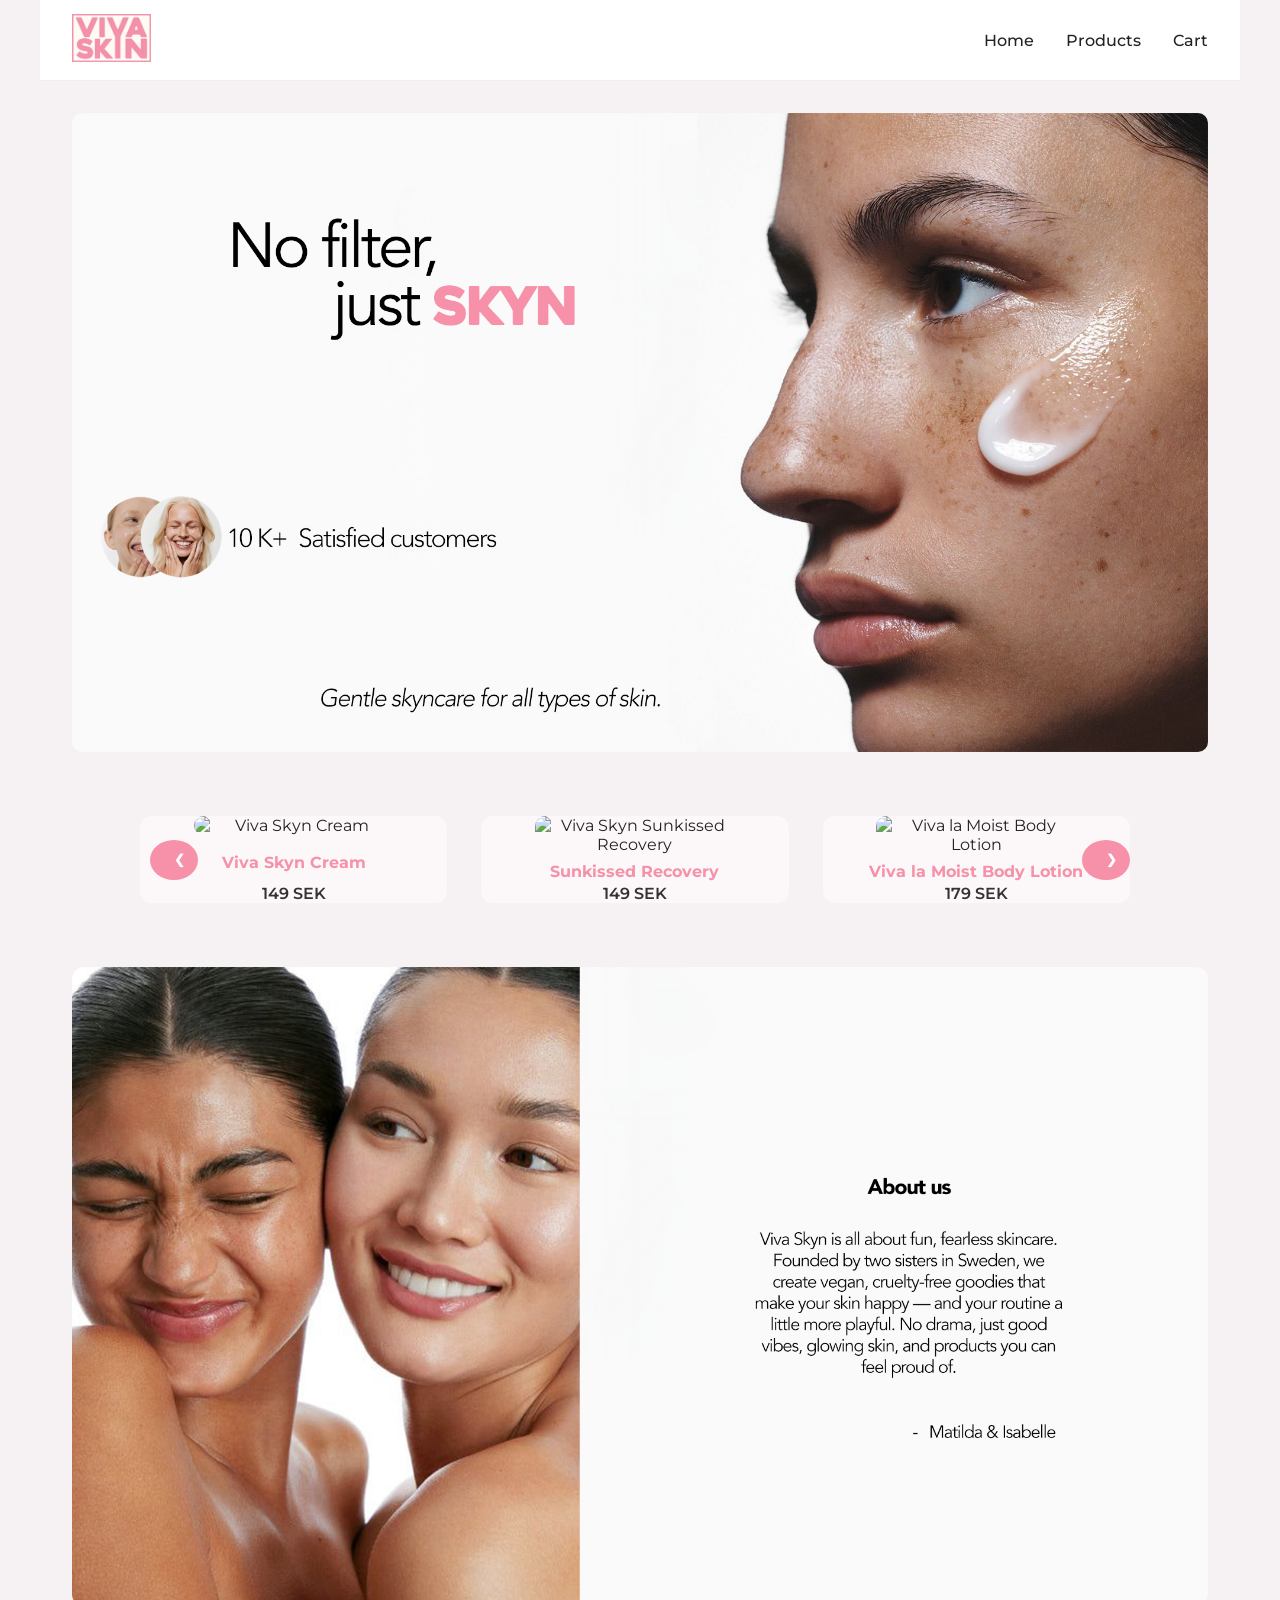
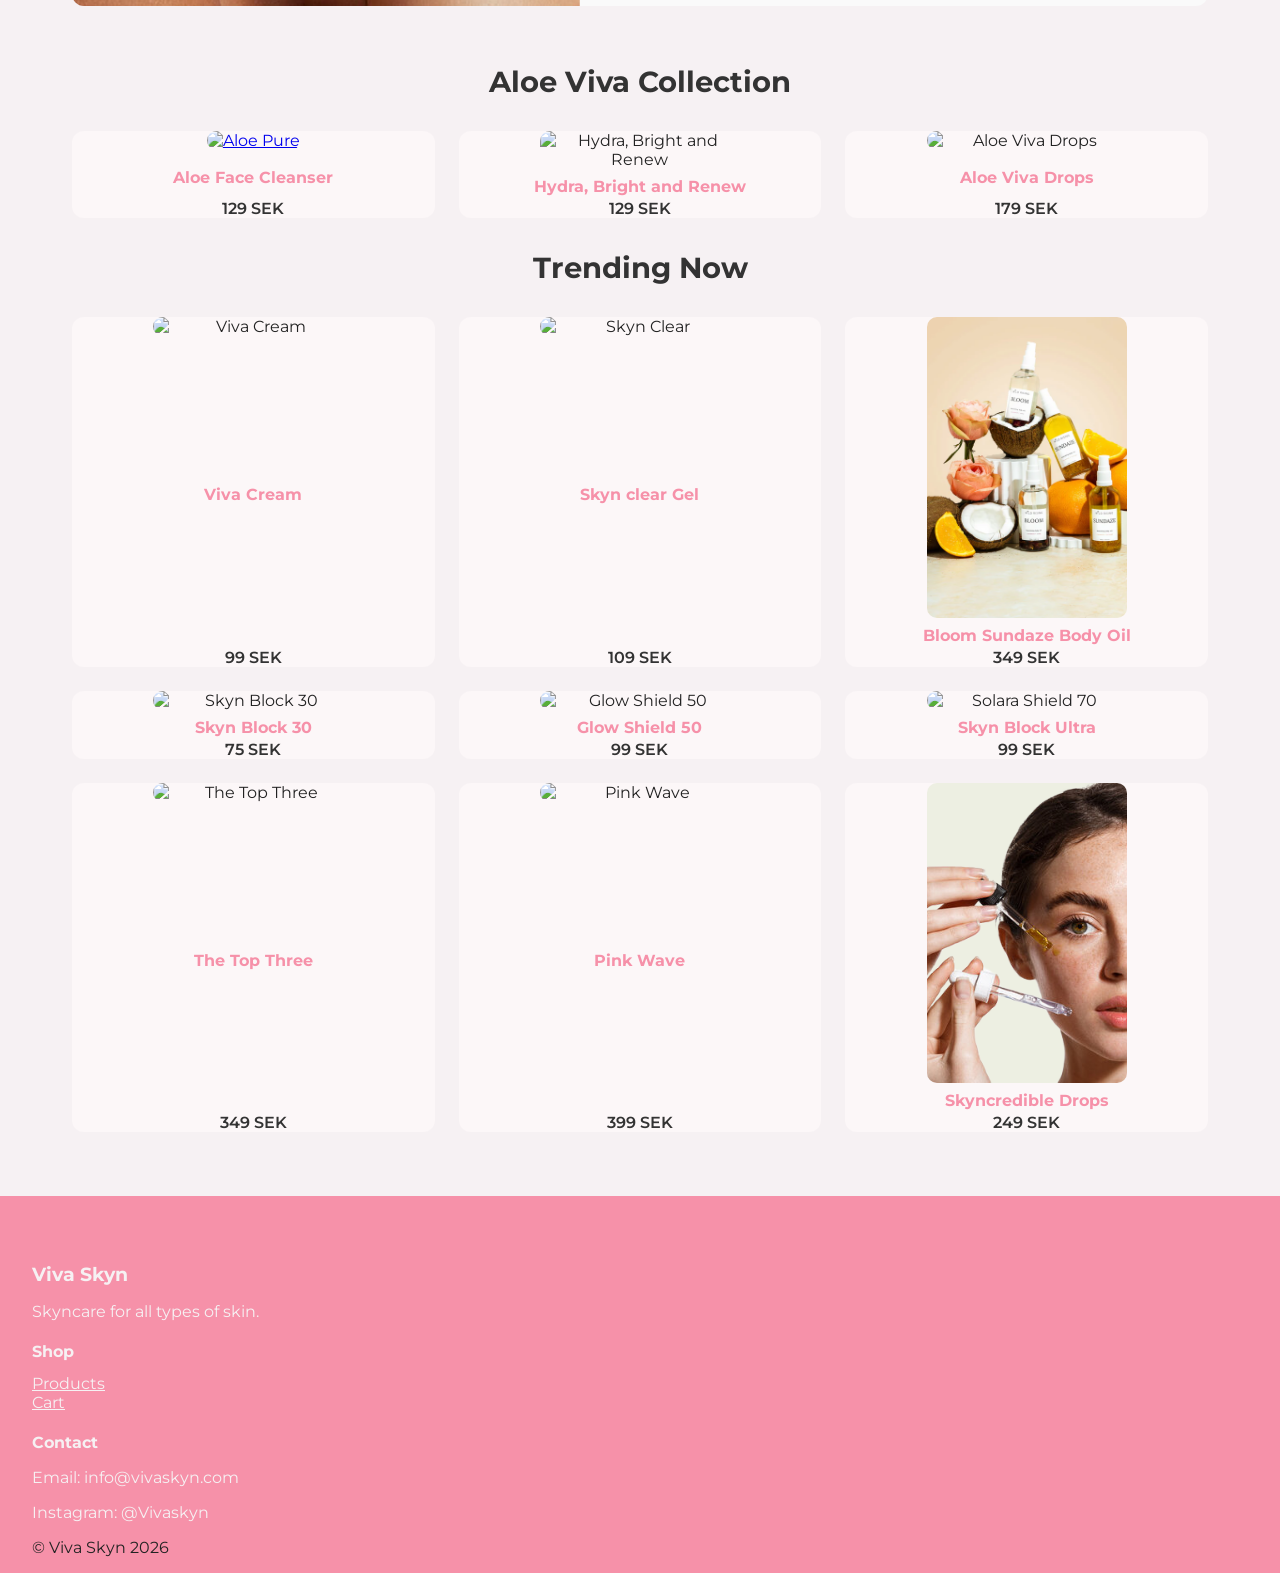
==== index.html @ 532c0285 "homepage nästanklar" ====
<!doctype html>
<html lang="en">
  <head>
    <meta charset="UTF-8" />
    <meta name="viewport" content="width=device-width, initial-scale=1.0" />
    <title>Viva Skyn - Products</title>
    <link rel="stylesheet" href="css/main.css" />
    <link />

    <link rel="preconnect" href="https://fonts.googleapis.com" />
    <link rel="preconnect" href="https://fonts.gstatic.com" crossorigin />
    <link
      href="https://fonts.googleapis.com/css2?family=Hammersmith+One&family=Montserrat:ital,wght@0,100..900;1,100..900&family=Raleway:ital,wght@0,100..900;1,100..900&display=swap"
      rel="stylesheet"
    />
  </head>
  <body>
    <header class="container">
      <nav class="nav">
        <a href="index.html" class="logo">
          <img src="img/vivaskinnlogobakgrund.jpg" />
        </a>

        <ul class="nav-links">
          <li><a href="index.html"> Home</a></li>
          <li><a href="products.html">Products</a></li>
          <li>
            <a href="cart.html"
              ><caption></caption>
              Cart</a
            >
          </li>
        </ul>
      </nav>
    </header>
    <main class="container">
      <img class="main-img" src="img/homepage.png" alt="banner" />

      <section class="image-row-slider">
        <button class="prev">&#10094;</button>
        <div class="image-row">
          <div class="product-card">
            <img src="img/2krämviva.png" alt="Viva Skyn Cream" />
            <h3>Viva Skyn Cream</h3>
            <p class="price">149 SEK</p>
          </div>

          <div class="product-card">
            <img
              src="img/rosacroppad.pmg.png"
              alt="Viva Skyn Sunkissed Recovery"
            />
            <h3>Sunkissed Recovery</h3>
            <p class="price">149 SEK</p>
          </div>

          <div class="product-card">
            <img
              src="img/skincare-cream-product-different-skin-tones.png"
              alt="Viva la Moist Body Lotion"
            />
            <h3>Viva la Moist Body Lotion</h3>
            <p class="price">179 SEK</p>
          </div>
        </div>
        <button class="next">&#10095;</button>
      </section>

      <section class="about-us">
        <img src="img/aboutus.png" alt="About us" class="about-banner" />
      </section>

      <section class="aloe-row">
        <h2>Aloe Viva Collection</h2>
        <div class="aloe-images">
          <div class="product-card">
            <a href="productaloe.html"
              ><img src="img/croppadfaceclenser.png" alt="Aloe Pure"
            /></a>
            <h3>Aloe Face Cleanser</h3>
            <p class="price">129 SEK</p>
          </div>

          <div class="product-card">
            <img
              src="img/croppadswatches-green.png"
              alt="Hydra, Bright and Renew"
            />
            <h3>Hydra, Bright and Renew</h3>
            <p class="price">129 SEK</p>
          </div>
          <div class="product-card">
            <img src="img/croppasAloevivadrops.png" alt="Aloe Viva Drops" />
            <h3>Aloe Viva Drops</h3>
            <p class="price">179 SEK</p>
          </div>
        </div>
      </section>

      <section class="extra-products">
        <h2>Trending Now</h2>
        <div class="extra-images">
          <div class="product-card">
            <img src="img/croppad1krämviva.png" alt="Viva Cream" />
            <h3>Viva Cream</h3>
            <p class="price">99 SEK</p>
          </div>
          <div class="product-card">
            <img src="img/orangecroppad.png" alt="Skyn Clear" />
            <h3>Skyn clear Gel</h3>
            <p class="price">109 SEK</p>
          </div>
          <div class="product-card">
            <img src="img/bloomcroppad.png" alt="Bloom Sundaze Body Oil" />
            <h3>Bloom Sundaze Body Oil</h3>
            <p class="price">349 SEK</p>
          </div>
          <div class="product-card">
            <img src="img/krömgul.png" alt="Skyn Block 30" />
            <h3>Skyn Block 30</h3>
            <p class="price">75 SEK</p>
          </div>
          <div class="product-card">
            <img src="img/VIVAbakgrundkroppad.png" alt="Glow Shield 50" />
            <h3>Glow Shield 50</h3>
            <p class="price">99 SEK</p>
          </div>
          <div class="product-card">
            <img src="img/croppedsmily.png" alt="Solara Shield 70" />
            <h3>Skyn Block Ultra</h3>
            <p class="price">99 SEK</p>
          </div>
          <div class="product-card">
            <img
              src="img/three-droppers-with-colorful-liquids-spa-setting.jpg"
              alt="The Top Three"
            />
            <h3>The Top Three</h3>
            <p class="price">349 SEK</p>
          </div>
          <div class="product-card">
            <img src="img/croppedswatch.png" alt="Pink Wave" />
            <h3>Pink Wave</h3>
            <p class="price">399 SEK</p>
          </div>
          <div class="product-card">
            <img src="img/serumcroppad.png" alt="Skyncredible Drops" />
            <h3>Skyncredible Drops</h3>
            <p class="price">249 SEK</p>
          </div>
        </div>
      </section>
    </main>
    <footer>
      <footer class="footer">
        <div class="footer-section">
          <h3>Viva Skyn</h3>
          <p>Skyncare for all types of skin.</p>
        </div>

        <dic class="footer-section">
          <h4>Shop</h4>
          <ul>
            <li><a href="products.html">Products</a></li>
            <li><a href="cart.html">Cart</a></li>
          </ul>
        </dic>

        <div class="footer-section">
          <h4>Contact</h4>
          <p>Email: info@vivaskyn.com</p>
          <p>Instagram: @Vivaskyn</p>
        </div>

        <div class="footer-bottom">© Viva Skyn 2026</div>
      </footer>
    </footer>
  </body>
</html>
---- css/main.css ----
:root {
  --bg-main: #f6f1f3;
  --bg-soft: #fcf7f8;
  --accent: #f691a9;
  --text-main: #222222;
  --text-muted: #555;
}

* {
  box-sizing: border-box;
}

body {
  margin: 0;
  font-family: "Montserrat", sans-serif;
  background-color: var(--bg-main);
  color: var(--text-main);
}

h1,
h2 {
  text-align: center;
  margin: 1.5rem 0;
  font-weight: 700;
}

h1 {
  font-size: 2.8rem;
  font-weight: 500;
  letter-spacing: 1px;
  color: var(--text-main);
  margin-top: 1.5rem;
}

h2 {
  font-size: 1.8rem;
  color: #333;
}

main p {
  text-align: center;
  color: var(--text-muted);
  font-size: 1.05rem;
  margin-top: -0.5rem;
}

/*Layouten*/
.container {
  max-width: 1200px;
  margin: 0 auto;
  padding: 0 2rem;
al}

header {
  position: sticky;
  top: 0;
  background: #fff;
  border-bottom: 1px solid #eee;
  z-index: 10;
}

.header nav {
  display: flex;
  padding: 15px;
}

.nav {
 display: flex;
 align-items: center;
 justify-content: space-between;
 height: 80px;
}

.logo img {
  height: 48px;
}

.nav-links {
  display: flex;
  gap: 2rem;
  list-style: none;
  margin-left: 0;
  padding: 0;
}

.nav-links li a {
  text-decoration: none;
  color: var(--text-main);
  font-weight: 500;
}

.nav-links li a:hover {
  color: var(--accent-hover);
}

/*HERO*/
.hero {
  text-align: center;
  padding: 4rem 0 6rem;
}

.hero img {
  max-width: 520px;
  width: 100%;
  margin-bottom: 3rem;
}

/*KANSKE TA BORTTTTTTTTTTTTTTT????????????*/
.hero h1 {
  font-size: 2.2rem;
  font-weight: 400;
  color: var(--text-main);
  letter-spacing: 0.3px;
  margin-bottom: 1rem;
}

.hero p {
  color: var(--text-muted);
  font-size: 1rem;
}

/*Products*/
.products {
  padding-bottom: 6rem;
}

.products h2 {
  text-align: center;
  font-size: 2rem;
  font-weight: 500;
  margin-bottom: 4rem;
}

.product-grind {
  display: grind;
  grid-template-columns: repeat(auto-fit, minmax(280px, 1fr));
  gap: 3rem;
}

/*Product card*/
.product-card {
  display: flex;
  flex-direction: column;
  justify-content: space-between;
  text-align: center;
  border-radius: 12px;
  background-color: var(--bg-soft);
  padding: 0;
  height: 100%;
  box-shadow: none;
}

.product-card img {
  max-width: 200px;
  width: 100%;
  height: auto;
  border-radius: 12px;
  margin: 0 auto 0.75rem auto;
}

.product-card h3 {
  font-size: 1rem;
  margin: 0.5rem 0 0.2rem 0;
  color: var(--accent);
}

.product-card p {
  font-size: 1rem;
  color: #333;
  margin: 0;
}

.product-card:hover {
  transform: translateY(-5px);
  box-shadow: 0 20px 50px rgba(0, 0, 0, 0.12);
}

.price {
  color: var(--accent);
  font-weight: 600;
}

/*Buttons*/
button {
  background-color: var(--accent);
  border: none;
  padding: 0.6rem 1.5rem;
  color: #fff;
  font-weight: 600;
  border-radius: 999px;
  cursor: pointer;
  transition: background 0.3s ease;
}

button:hover {
  background-color: var(--accent-hover);
}

/*Slide funktion*/
.image-row-slider {
  position: relative;
  overflow: hidden;
  max-width: 1000px;  /* kan ändras */
  margin: 2rem auto;
}

.image-row {
  display: flex;
  transition: transform 0.3s ease-in-out;
}

.image-row .product-card {
  flex: 0 0 300px; /* varje kort tar 300px */
  margin-right: 10px;
}

.image-row-slider button.prev,
.image-row-slider button.next {
  position: absolute;
  top: 50%;
  transform: translateY(-50%);
  background-color: var(--accent);
  color: #fff;
  border: none;
  border-radius: 50%;
  width: 40px;
  height: 40px;
  cursor: pointer;
  z-index: 10;
}

.image-row-slider button.prev {
  left: 10px;
}

.image-row-slider button.next {
  right: 10px;
}

.main-img {
  width: 1200px;
  max-width: 100%;
  height: auto;
  display: block;
  margin: 2rem auto;
  border-radius: 10px;
}

.image-row,
.aloe-images,
.extra-images {
  display: grid;
  grid-template-columns: repeat(3, 1fr);
  gap: 1.5rem;
  margin: 2rem 0;
  justify-content: center;
  align-items: stretch;
}

.image-row img,
.aloe-images img,
.extra-images img {
  width: 100%;
  max-width: 200px;
  height: auto;
  border-radius: 10px;
  margin: 0 auto;
  transition: transform 0.2s ease;
}

.image-row img:hover,
.aloe-images img:hover,
.extra-images img:hover {
  transform: translateY(-5px);
}

.about-banner {
  width: 100%;       /* fyller hela bredden */
  height: auto;      /* behåller proportionerna */
  object-fit: cover; /* beskär snyggt om bredden ändras */
  border-radius: 12px; /* valfritt, rundade hörn */
  margin-bottom: 30px; /* luft mellan bilden och rubrik */
}

/*Product page style*/
.product-page {
  display: flex;
  flex-direction: column;
  gap: 2rem;
}

.product-details {
  display: flex;
  flex-wrap: wrap;
  gap: 2rem;
  justify-content: center;
  align-items: flex-start;
}

.product-images {
  display: flex;
  flex-direction: column;
  gap: 1rem;
  max-width: 400px;
}

.product-images .main-product-img {
  width: 100%;
  border-radius: 12px;
}

.product-images .texture-img {
  width: 100%;
  border-radius: 12px;
  opacity: 0.85;
}

.product-info h1 {
  font-size: 2rem;
  color: var(--text-main);
}

.product-info .price {
  font-size: 1.5rem;
  font-weight: 700;
  color: var(--accent);
}

.product-info .description {
  font-size: 1rem;
  color: var(--text-muted);
  line-height: 1.5;
}

.more-products {
  margin-top: 4rem;
}

.more-products h2 {
  text-align: center;
  font-size: 1.8rerm;
  margin-bottom: 2rem;
}

.more-products .extra-images {
  display: grid;
  grid-template-columns: repeat(auto-fit, minmax(200px, 1fr));
  gap: 1.5rem;
  justify-items: center;
}

@media (min-width: 768px) {
  .product-page {
    flex-direction: row;
    gap: 3rem;
  }

  .product-details {
    flex-direction: row;
    gap: 3rem;
  }

  .product-images {
    flex: 1;
  }

  .product-info {
    flex: 1;
  }
}

@media (max-width: 480px) {
  .product-images {
    max-width: 100%;
  }

  .product-info {
    max-width: 100%;
  }
}

.thumbnails {
  display: flex;
  gap: 10px;
  margin-top: 10px;
}

.thumbnails img {
  width: 70px;
  height: 70px;
  object-fit: cover;
  border-radius: 8px;
  cursor: pointer;
  transition: transform 0.2s ease;
}

.thumbnails img:hover {
  transform: scale(1.05);
}

/* RELATED PRODUCTS - STORE STYLE */

.related-products {
  margin-top: 80px;
  padding: 60px 0;
  text-align: center;
}

.related-products h2 {
  font-size: 1.8rem;
  margin-bottom: 40px;
  font-weight: 500;
}

.related-grid {
  display: grid;
  grid-template-columns: repeat(auto-fit, minmax(220px, 1fr));
  gap: 40px;
}

.related-card {
  background: var(--bg-soft);
  padding: 20px;
  border-radius: 16px;
  transition: transform 0.3s ease, box-shadow 0.3s ease;
}

.related-card img {
  width: 100%;
  max-width: 180px;
  margin: 0 auto 15px;
  display: block;
  border-radius: 12px;
}

.related-card h3 {
  font-size: 1rem;
  margin-bottom: 5px;
  font-weight: 500;
}

.related-card .price {
  color: var(--accent);
  font-weight: 600;
  margin-bottom: 15px;
}

/* Hover effect */
.related-card:hover {
  transform: translateY(-8px);
  box-shadow: 0 20px 40px rgba(0,0,0,0.08);
}

/* Button */
.small-btn {
  background: transparent;
  border: 1px solid var(--accent);
  color: var(--accent);
  padding: 8px 16px;
  border-radius: 30px;
  cursor: pointer;
  font-weight: 500;
  transition: all 0.3s ease;
}

.small-btn:hover {
  background: var(--accent);
  color: white;
}


/*FOOTER*/
.footer {
  background: var(--accent);
  padding: 3rem 2rem 1rem;
  margin-top: 4rem;
}

.footer-container {
  max-width: 1200px;
  margin: auto;
  display: grid;
  grid-template-columns: repeat(auto-fit, minmax(220px, 1fr));
  gap: 2rem;
}

.footer-section h3,
.footer-section h4 {
  margin-bottom: 0.8rem;
  color: var(--bg-main);
}

.footer-section p,
.footer-section a {
  color: var(--bg-main);
  font-family: 0.95rem;
}

.footer-section a: hover {
  color: var(--bg-muted);
}

.footer-section ul {
  list-style: none;
  padding: 0;
  margin: 0;
}

.footer-bottem {
  text-align: center;
  margin-top: 2rem;
  font-size: 0.85rem;
  color: var(--bg-main);
}
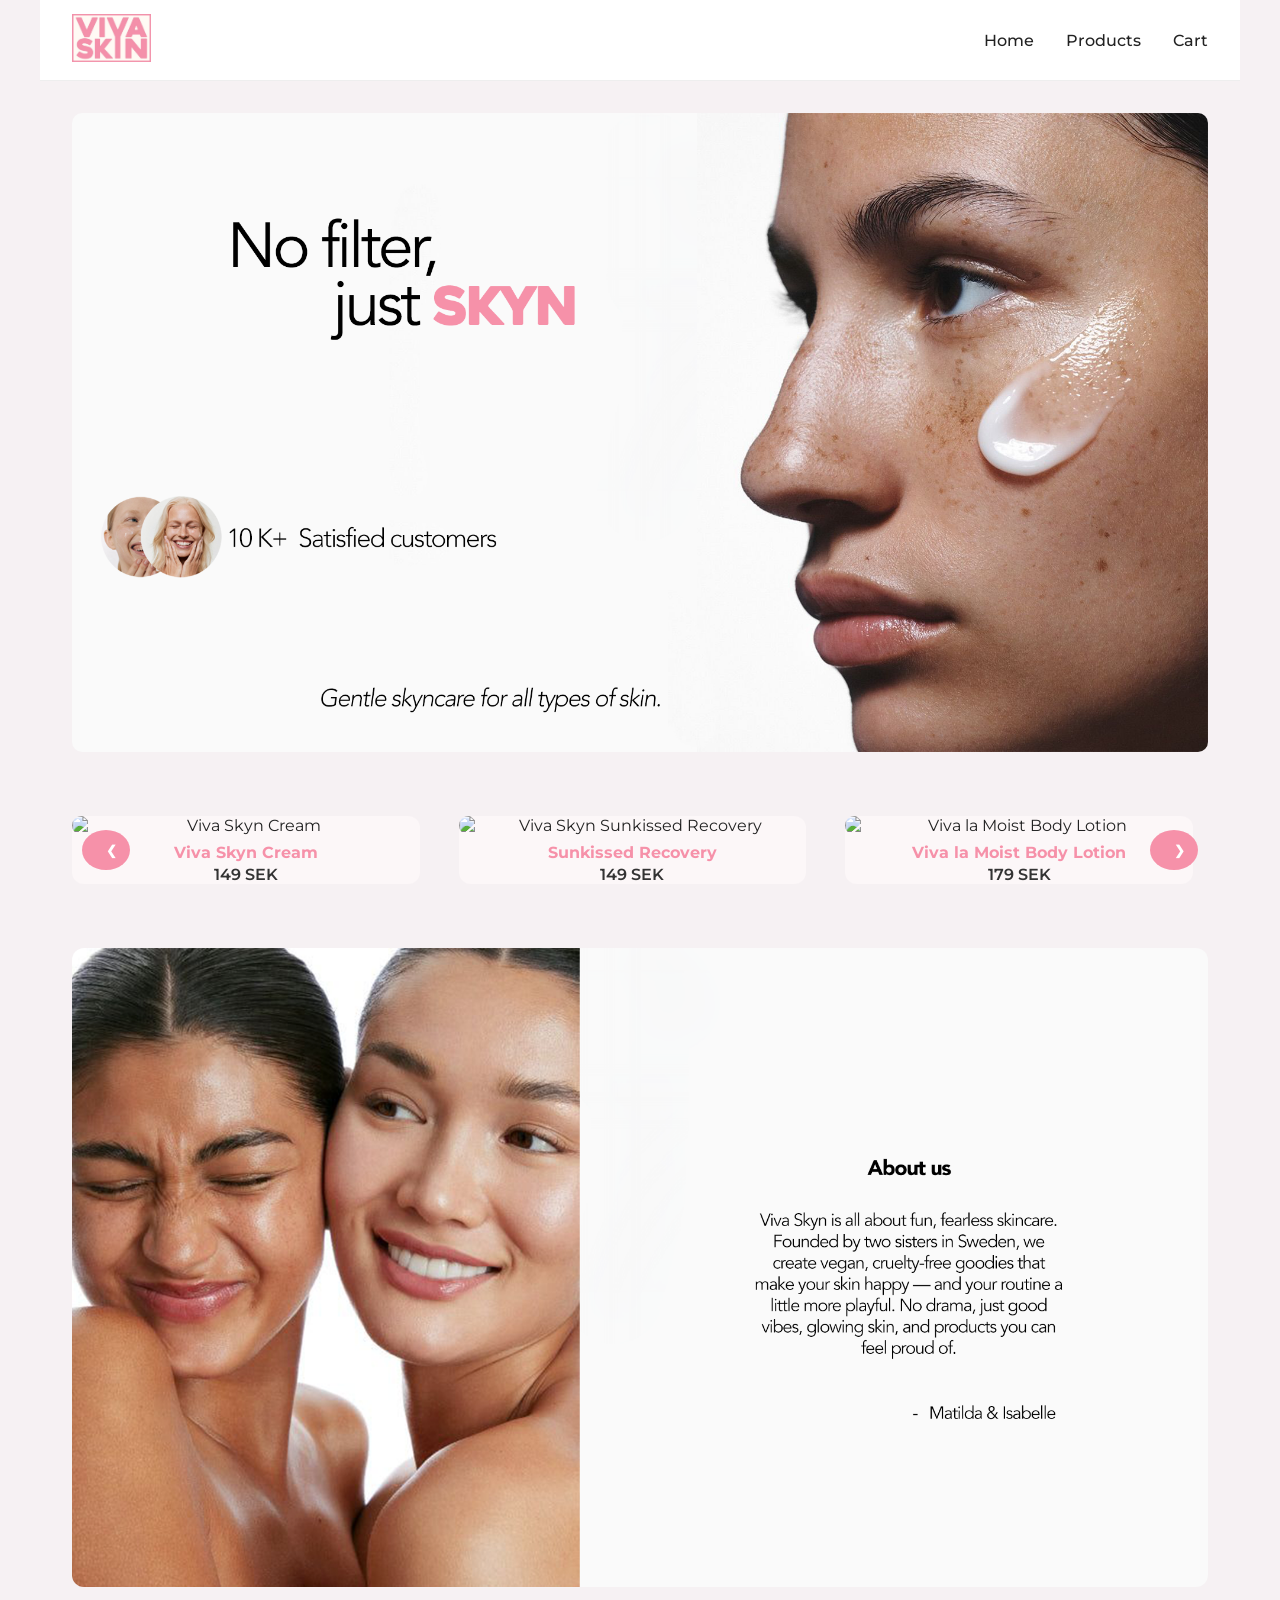
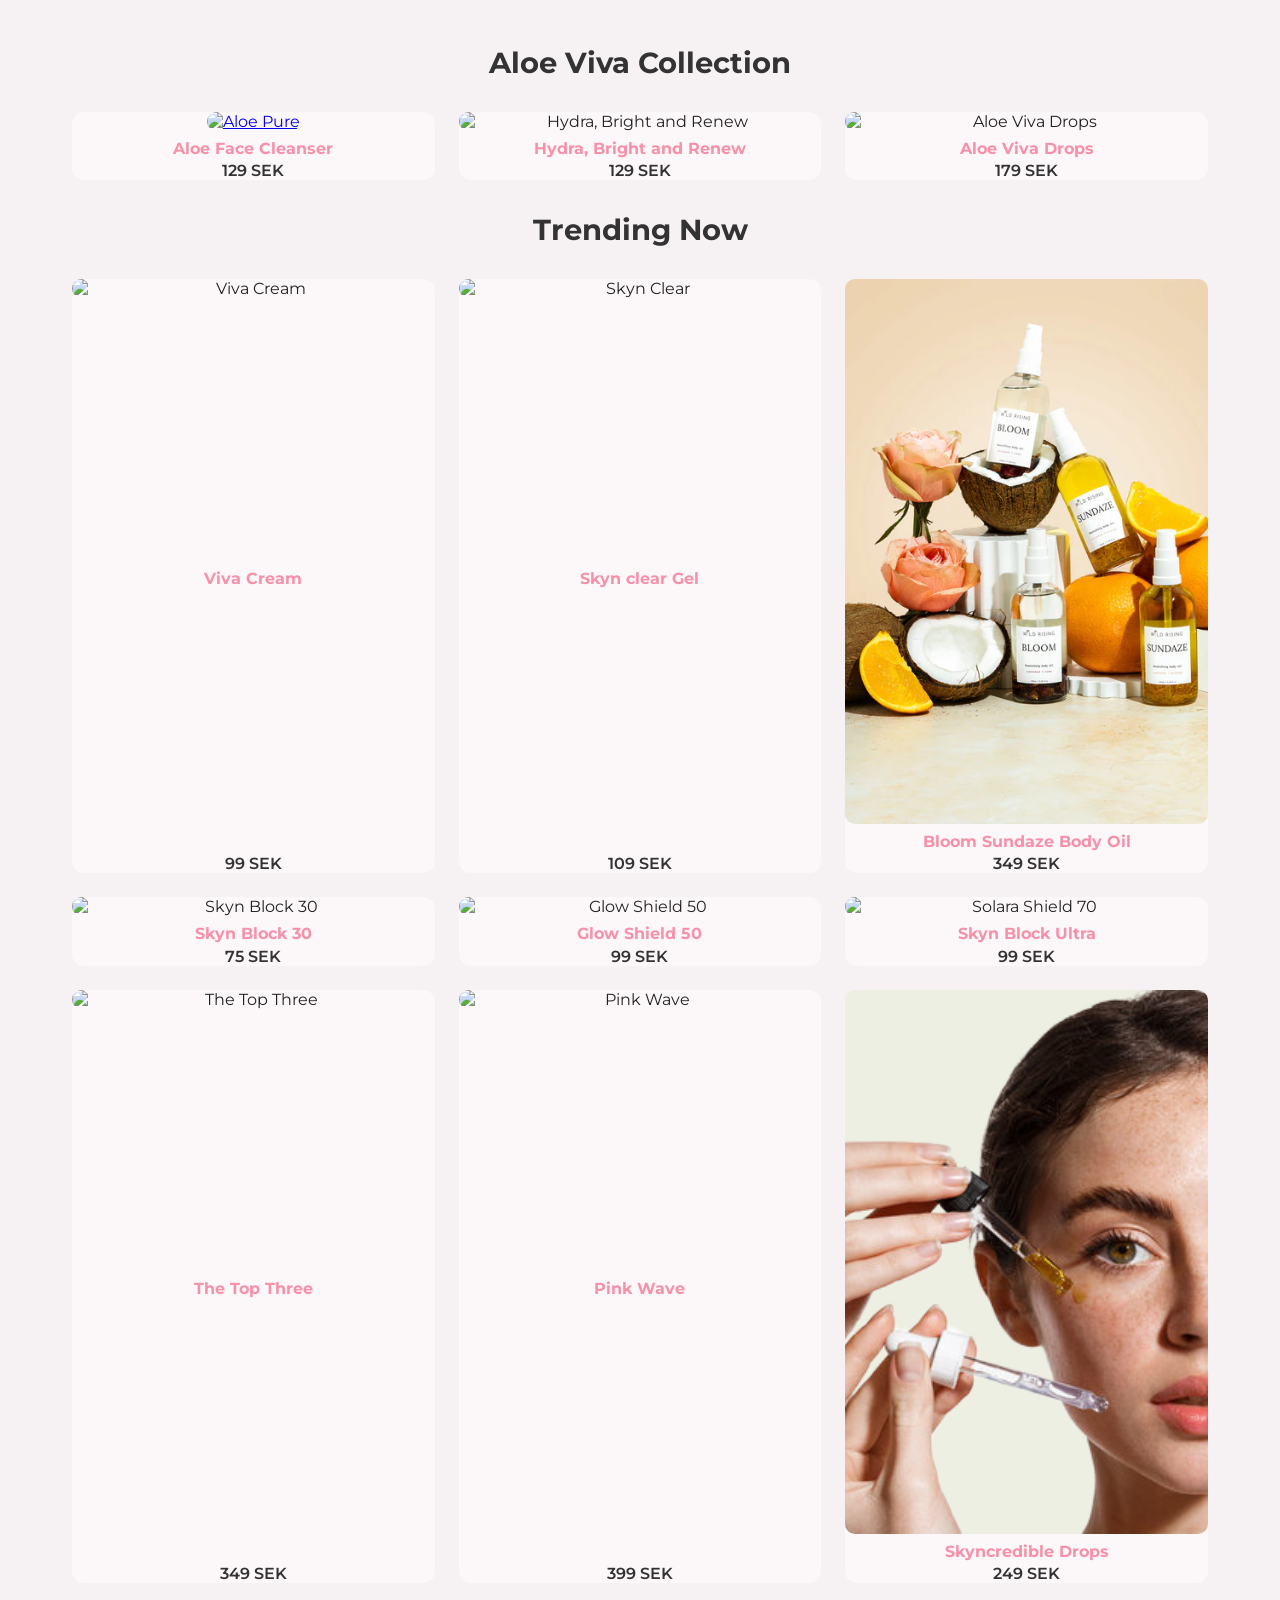
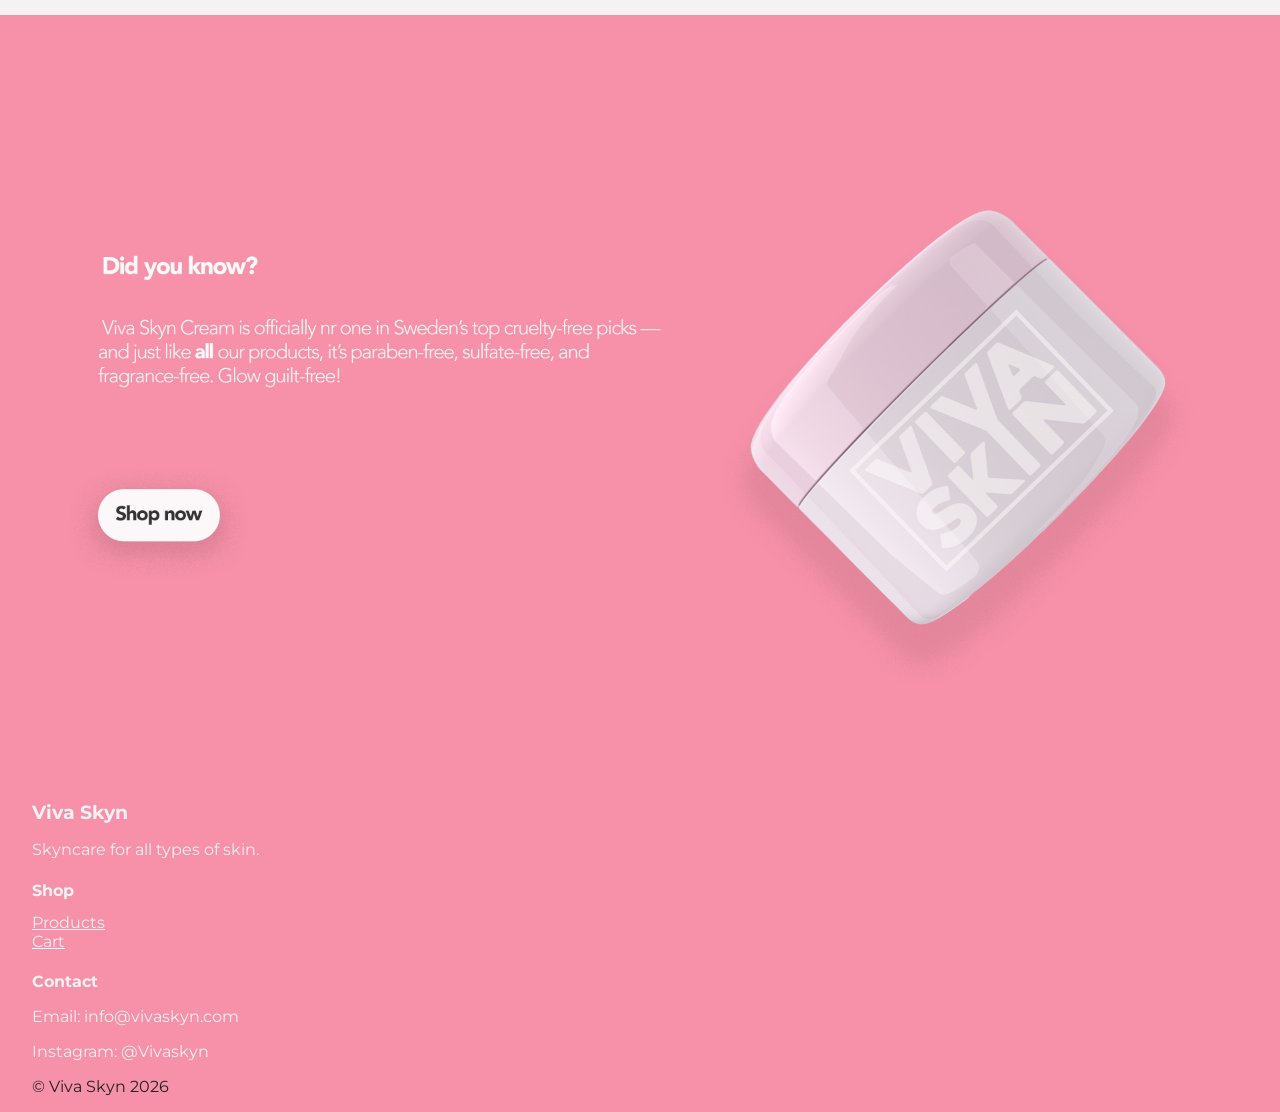
==== commit 20e659cf: "uppdatering på de olika produktsidor" ====
--- a/index.html
+++ b/index.html
@@ -151,7 +151,10 @@
         </div>
       </section>
     </main>
-    <footer>
+
+    <section class="did-you">
+      <img src="img/didukno.png" alt="Did you know" class="did-you" />
+    </section>
       <footer class="footer">
         <div class="footer-section">
           <h3>Viva Skyn</h3>
--- a/css/main.css
+++ b/css/main.css
@@ -4,6 +4,7 @@
   --accent: #f691a9;
   --text-main: #222222;
   --text-muted: #555;
+  --accent-hover: #80a6d5;
 }
 
 * {
@@ -49,7 +50,7 @@
   max-width: 1200px;
   margin: 0 auto;
   padding: 0 2rem;
-al}
+}
 
 header {
   position: sticky;
@@ -65,10 +66,10 @@
 }
 
 .nav {
- display: flex;
- align-items: center;
- justify-content: space-between;
- height: 80px;
+  display: flex;
+  align-items: center;
+  justify-content: space-between;
+  height: 80px;
 }
 
 .logo img {
@@ -129,12 +130,6 @@
   font-size: 2rem;
   font-weight: 500;
   margin-bottom: 4rem;
-}
-
-.product-grind {
-  display: grind;
-  grid-template-columns: repeat(auto-fit, minmax(280px, 1fr));
-  gap: 3rem;
 }
 
 /*Product card*/
@@ -200,18 +195,25 @@
 .image-row-slider {
   position: relative;
   overflow: hidden;
-  max-width: 1000px;  /* kan ändras */
+  max-width: none; /* kan ändras */
   margin: 2rem auto;
 }
 
 .image-row {
-  display: flex;
-  transition: transform 0.3s ease-in-out;
+  display: grid;
+  grid-template-columns: repeat(auto-fit, minmax(280px, 1fr));
+  gap: 1.5rem;
+}
+
+.image-row img {
+  width: 100%;
+  height: auto;
+  gap: 1.5rem;
 }
 
 .image-row .product-card {
-  flex: 0 0 300px; /* varje kort tar 300px */
-  margin-right: 10px;
+  flex: 0 0 400px; /* varje kort tar 300px */
+  margin-right: 15px;
 }
 
 .image-row-slider button.prev,
@@ -261,7 +263,7 @@
 .aloe-images img,
 .extra-images img {
   width: 100%;
-  max-width: 200px;
+  max-width: 1200px;
   height: auto;
   border-radius: 10px;
   margin: 0 auto;
@@ -275,11 +277,20 @@
 }
 
 .about-banner {
-  width: 100%;       /* fyller hela bredden */
-  height: auto;      /* behåller proportionerna */
+  width: 100%; /* fyller hela bredden */
+  height: auto; /* behåller proportionerna */
   object-fit: cover; /* beskär snyggt om bredden ändras */
   border-radius: 12px; /* valfritt, rundade hörn */
   margin-bottom: 30px; /* luft mellan bilden och rubrik */
+}
+
+.our-products {
+  width: 100%; /* fyller hela bredden */
+  max-width: 1200px;
+  height: auto; /* behåller proportionerna */
+  display: block;
+  margin: 0 auto 30 px;
+  border-radius: 12px; /* valfritt, rundade hörn */
 }
 
 /*Product page style*/
@@ -298,14 +309,17 @@
 }
 
 .product-images {
+  flex: 2;
   display: flex;
   flex-direction: column;
   gap: 1rem;
-  max-width: 400px;
+  width: 100%;
+  max-width: none;
 }
 
 .product-images .main-product-img {
   width: 100%;
+  height: auto;
   border-radius: 12px;
 }
 
@@ -338,7 +352,7 @@
 
 .more-products h2 {
   text-align: center;
-  font-size: 1.8rerm;
+  font-size: 1.8rem;
   margin-bottom: 2rem;
 }
 
@@ -376,6 +390,19 @@
 
   .product-info {
     max-width: 100%;
+  }
+}
+
+@media (max-width: 480px) {
+  .image-row {
+    grid-template-columns: 3fr;
+    gap: 1re;
+  }
+}
+
+@media (max-width: 768px) {
+  .product-grid {
+    grid-template-columns: 3fr;
   }
 }
 
@@ -422,7 +449,9 @@
   background: var(--bg-soft);
   padding: 20px;
   border-radius: 16px;
-  transition: transform 0.3s ease, box-shadow 0.3s ease;
+  transition:
+    transform 0.3s ease,
+    box-shadow 0.3s ease;
 }
 
 .related-card img {
@@ -448,7 +477,7 @@
 /* Hover effect */
 .related-card:hover {
   transform: translateY(-8px);
-  box-shadow: 0 20px 40px rgba(0,0,0,0.08);
+  box-shadow: 0 20px 40px rgba(0, 0, 0, 0.08);
 }
 
 /* Button */
@@ -468,12 +497,27 @@
   color: white;
 }
 
+body,
+html {
+  margin: 0;
+  padding: 0;
+}
+
+.did-you {
+  width: 100%; /* fyller hela bredden */
+  height: auto; /* behåller proportionerna */
+  display: block;
+  object-fit: cover; /* beskär snyggt om bredden ändras */
+  border-radius: 0px; /* valfritt, rundade hörn */
+  padding: 0;
+  margin: 0; /* luft mellan bilden och rubrik */
+}
 
 /*FOOTER*/
 .footer {
   background: var(--accent);
   padding: 3rem 2rem 1rem;
-  margin-top: 4rem;
+  margin-top: 0rem;
 }
 
 .footer-container {
@@ -496,8 +540,8 @@
   font-family: 0.95rem;
 }
 
-.footer-section a: hover {
-  color: var(--bg-muted);
+.footer-section a:hover {
+  color: var(--text-muted);
 }
 
 .footer-section ul {
@@ -512,3 +556,246 @@
   font-size: 0.85rem;
   color: var(--bg-main);
 }
+
+<!doctype
+  html
+  > <html
+  lang="en"
+  > <head
+  > <meta
+  charset="UTF-8"
+  > <meta
+  name="viewport"
+  content="width=device-width, initial-scale=1.0"
+  > <title
+  > Checkout
+  -
+  Viva
+  Skyn</title
+  > <link
+  rel="stylesheet"
+  href="css/main.css"
+  > </head
+  > <body
+  > <header
+  class="container"
+  > <nav
+  class="nav"
+  > <a
+  href="index.html"
+  class="logo"
+  > <img
+  src="img/vivaskinnlogobakgrund.jpg"
+  alt="Logo"
+  > </a
+  > <ul
+  class="nav-links"
+  > <li
+  > <a
+  href="index.html"
+  > Home</a
+  > </li
+  > <li
+  > <a
+  href="products.html"
+  > Products</a
+  > </li
+  > <li
+  > <a
+  href="cart.html"
+  > Cart</a
+  > </li
+  > </ul
+  > </nav
+  > </header
+  > <main
+  class="container checkout-page"
+  > <h1
+  > Checkout</h1
+  > <div
+  class="checkout-layout"
+  > <!--
+  Customer
+  Form
+  --
+  > <section
+  class="checkout-form"
+  > <h2
+  > Shipping
+  Information</h2
+  > <form
+  > <input
+  type="text"
+  placeholder="Full Name"
+  required
+  > <input
+  type="email"
+  placeholder="Email Address"
+  required
+  > <input
+  type="text"
+  placeholder="Address"
+  required
+  > <input
+  type="text"
+  placeholder="City"
+  required
+  > <input
+  type="text"
+  placeholder="Postal Code"
+  required
+  > <h2
+  > Payment</h2
+  > <input
+  type="text"
+  placeholder="Card Number"
+  required
+  > <input
+  type="text"
+  placeholder="MM/YY"
+  required
+  > <input
+  type="text"
+  placeholder="CVC"
+  required
+  > <button
+  type="submit"
+  > Complete
+  Purchase</button
+  > </form
+  > </section
+  > <!--
+  Order
+  Summary
+  --
+  > <section
+  class="checkout-summary"
+  > <h2
+  > Your
+  Order</h2
+  > <div
+  class="summary-item"
+  > <span
+  > Viva
+  Cream</span
+  > <span
+  > 99
+  SEK</span
+  > </div
+  > <div
+  class="summary-item"
+  > <span
+  > Skyncredible
+  Drops</span
+  > <span
+  > 249
+  SEK</span
+  > </div
+  > <hr
+  > <div
+  class="summary-total"
+  > <strong
+  > Total</strong
+  > <strong
+  > 348
+  SEK</strong
+  > </div
+  > </section
+  > </div
+  > </main
+  > <footer
+  class="footer"
+  > <div
+  class="footer-section"
+  > <h3
+  > Viva
+  Skyn</h3
+  > <p
+  > Skincare
+  for
+  all
+  types
+  of
+  skin.</p
+  > </div
+  > </footer
+  > </body
+  > </html
+  > .cart-page
+  h1,
+.checkout-page h1 {
+  text-align: center;
+  margin: 2rem 0;
+}
+
+.cart-item {
+  display: flex;
+  align-items: center;
+  gap: 20px;
+  background: var(--bg-soft);
+  padding: 15px;
+  border-radius: 12px;
+  margin-bottom: 15px;
+}
+
+.cart-item img {
+  width: 80px;
+  border-radius: 8px;
+}
+
+.cart-total {
+  text-align: right;
+  margin-top: 30px;
+}
+
+.checkout-btn {
+  display: inline-block;
+  margin-top: 10px;
+  background: var(--accent);
+  color: white;
+  padding: 10px 18px;
+  border-radius: 25px;
+  text-decoration: none;
+}
+
+.checkout-form {
+  max-width: 500px;
+  margin: auto;
+  display: flex;
+  flex-direction: column;
+  gap: 12px;
+}
+
+.checkout-form input {
+  padding: 12px;
+  border-radius: 8px;
+  border: 1px solid #ddd;
+}
+
+.checkout-form button {
+  margin-top: 15px;
+}
+
+.product-filters {
+  display: flex;
+  flex-wrap: wrap;
+  gap: 1rem;
+  justify-content: center;
+  margin-bottom: 3rem;
+  margin-top: 1rem;
+}
+
+.product-filters button {
+  background-color: var(--accent);
+  color: var(--bg-soft);
+  border: none;
+  padding: 0.6rem 1.2rem;
+  border-radius: 30px;
+  font-weight: 500;
+  cursor: pointer;
+  transition: background 0.3s ease;
+}
+
+.product-filters button:hover {
+  background-color: var(--accent);
+}
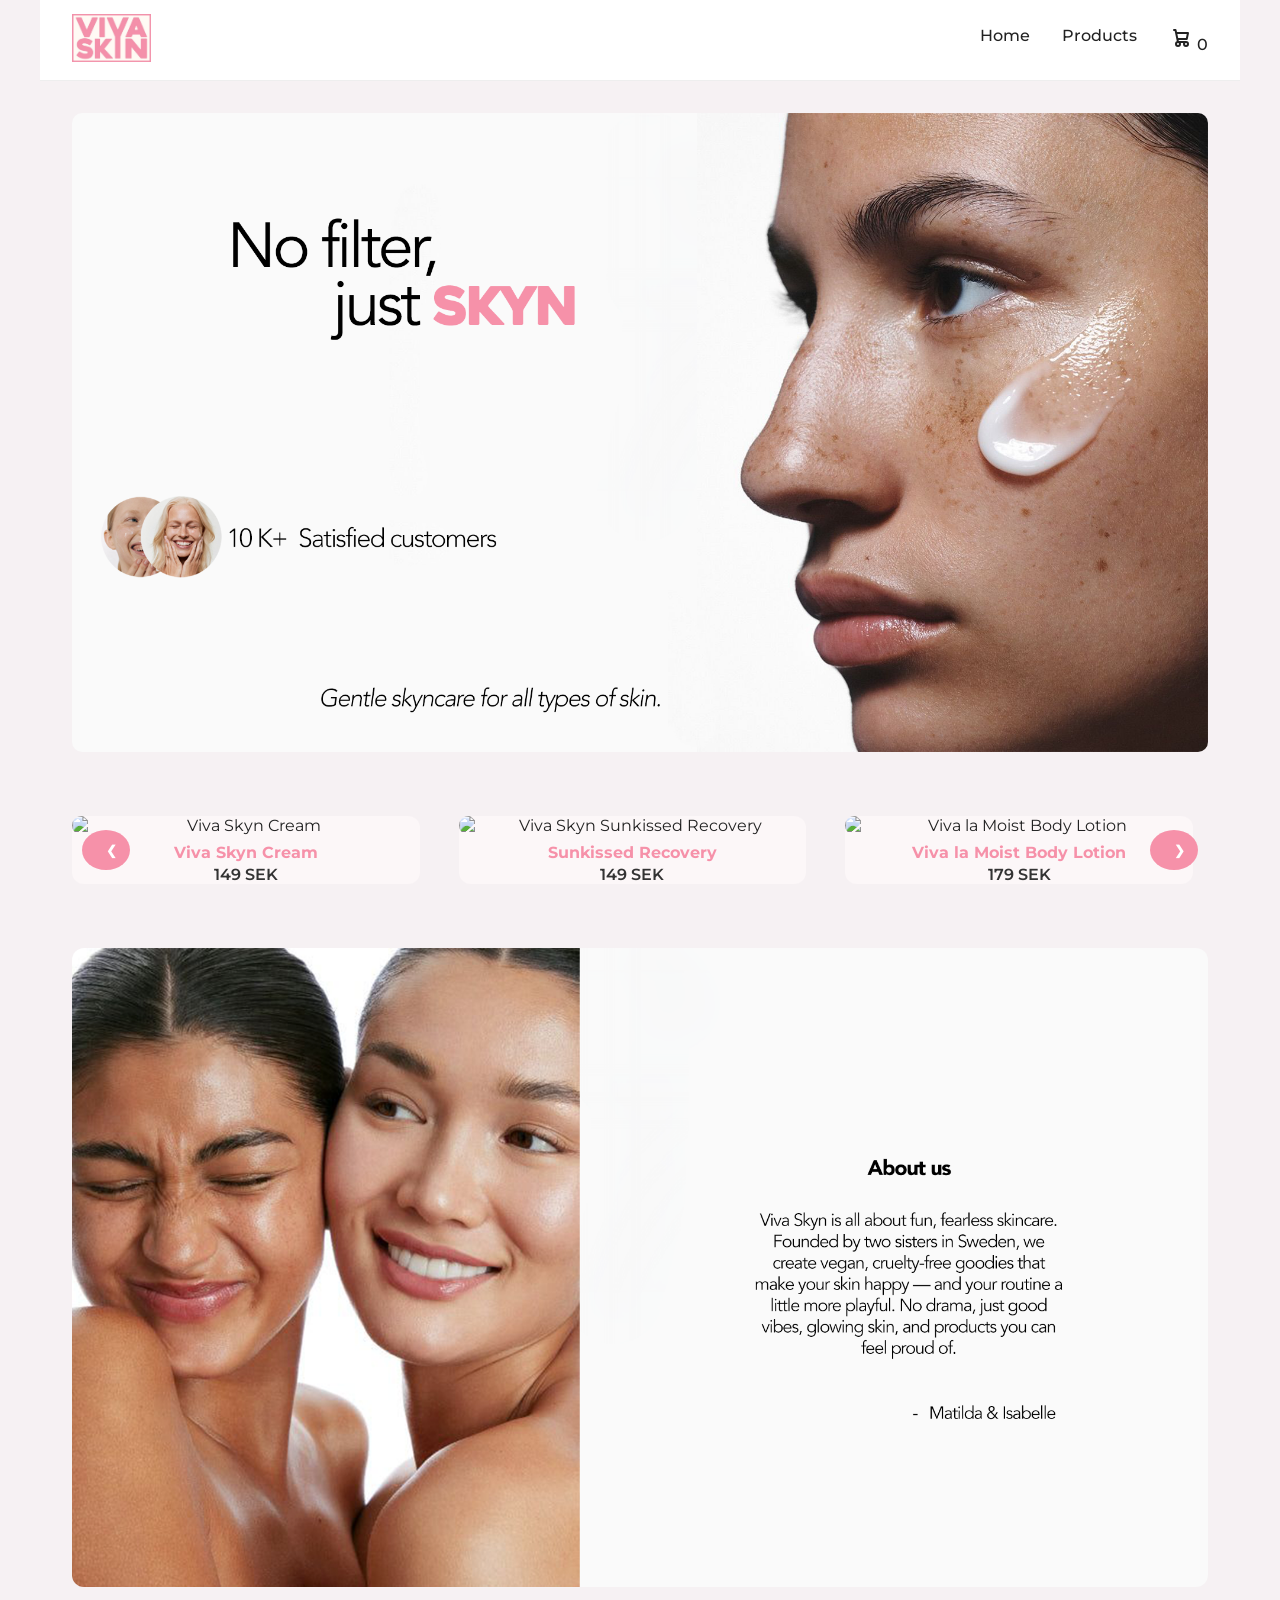
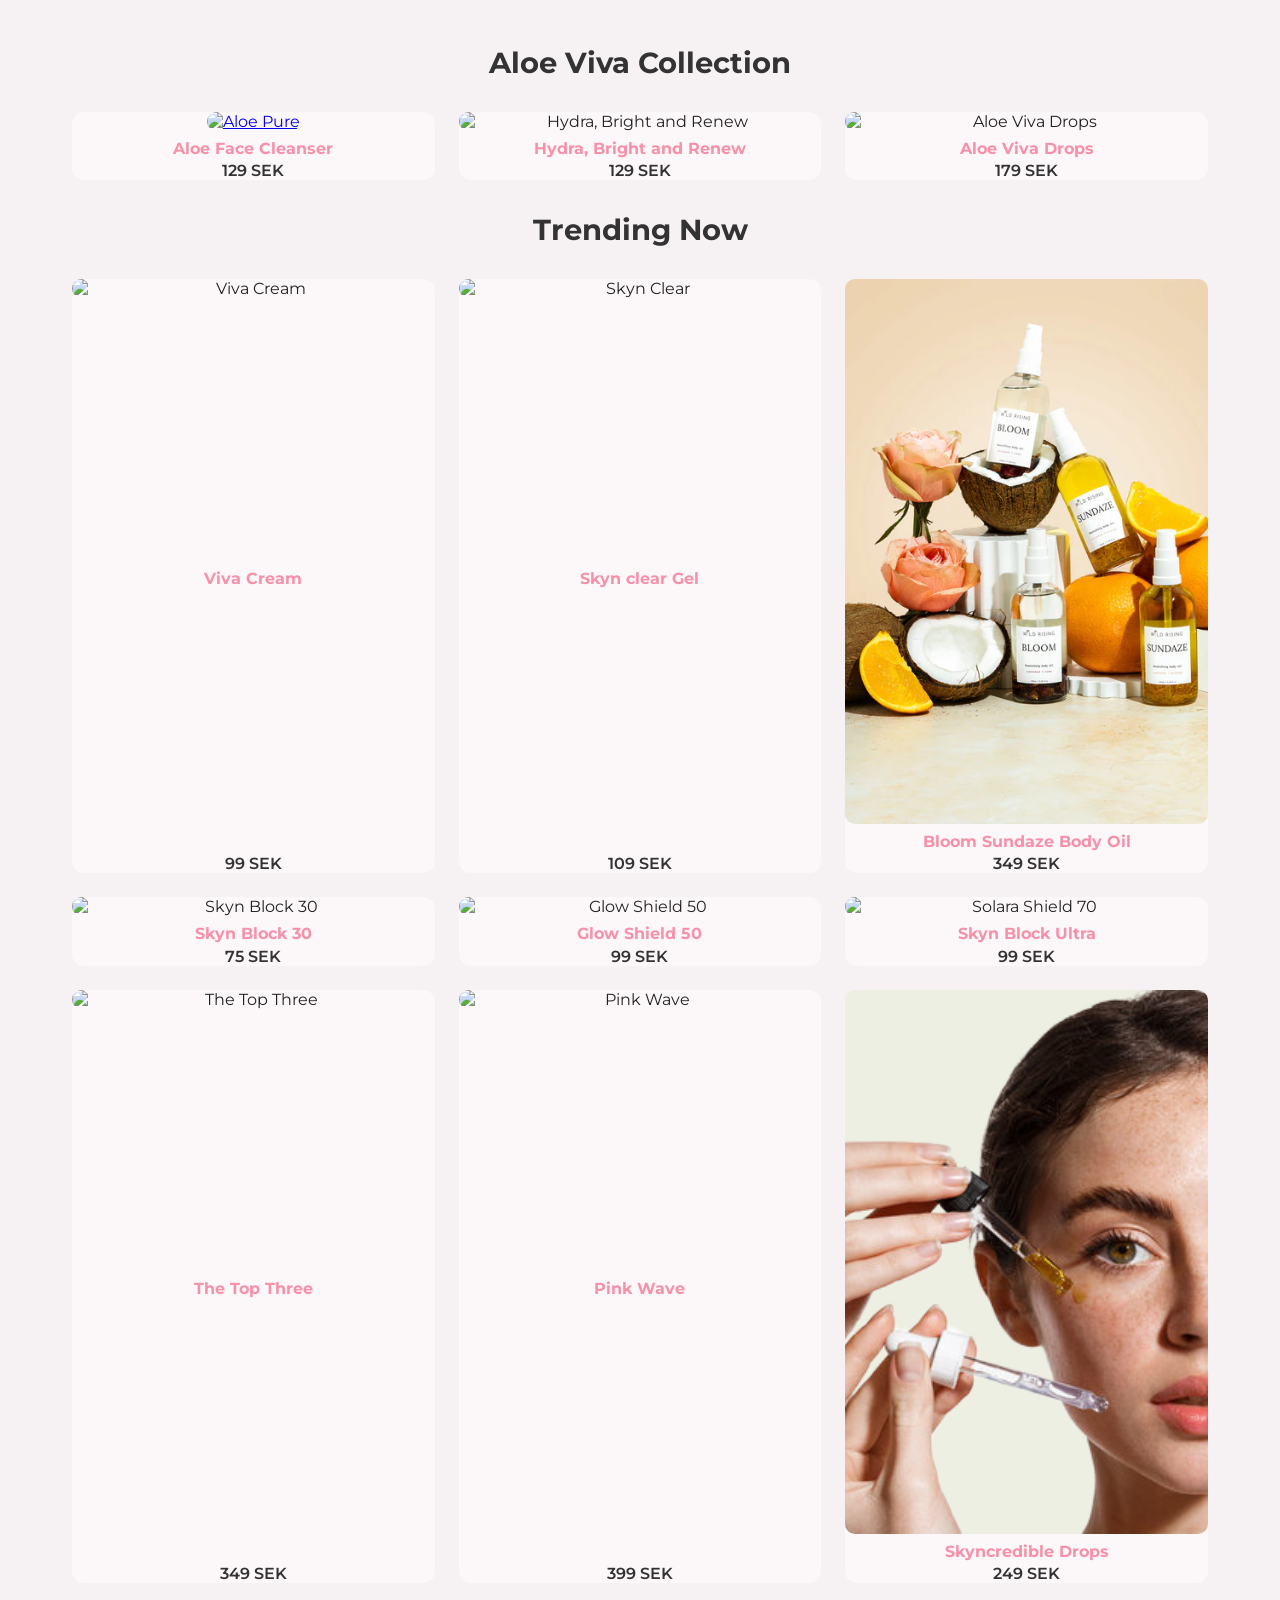
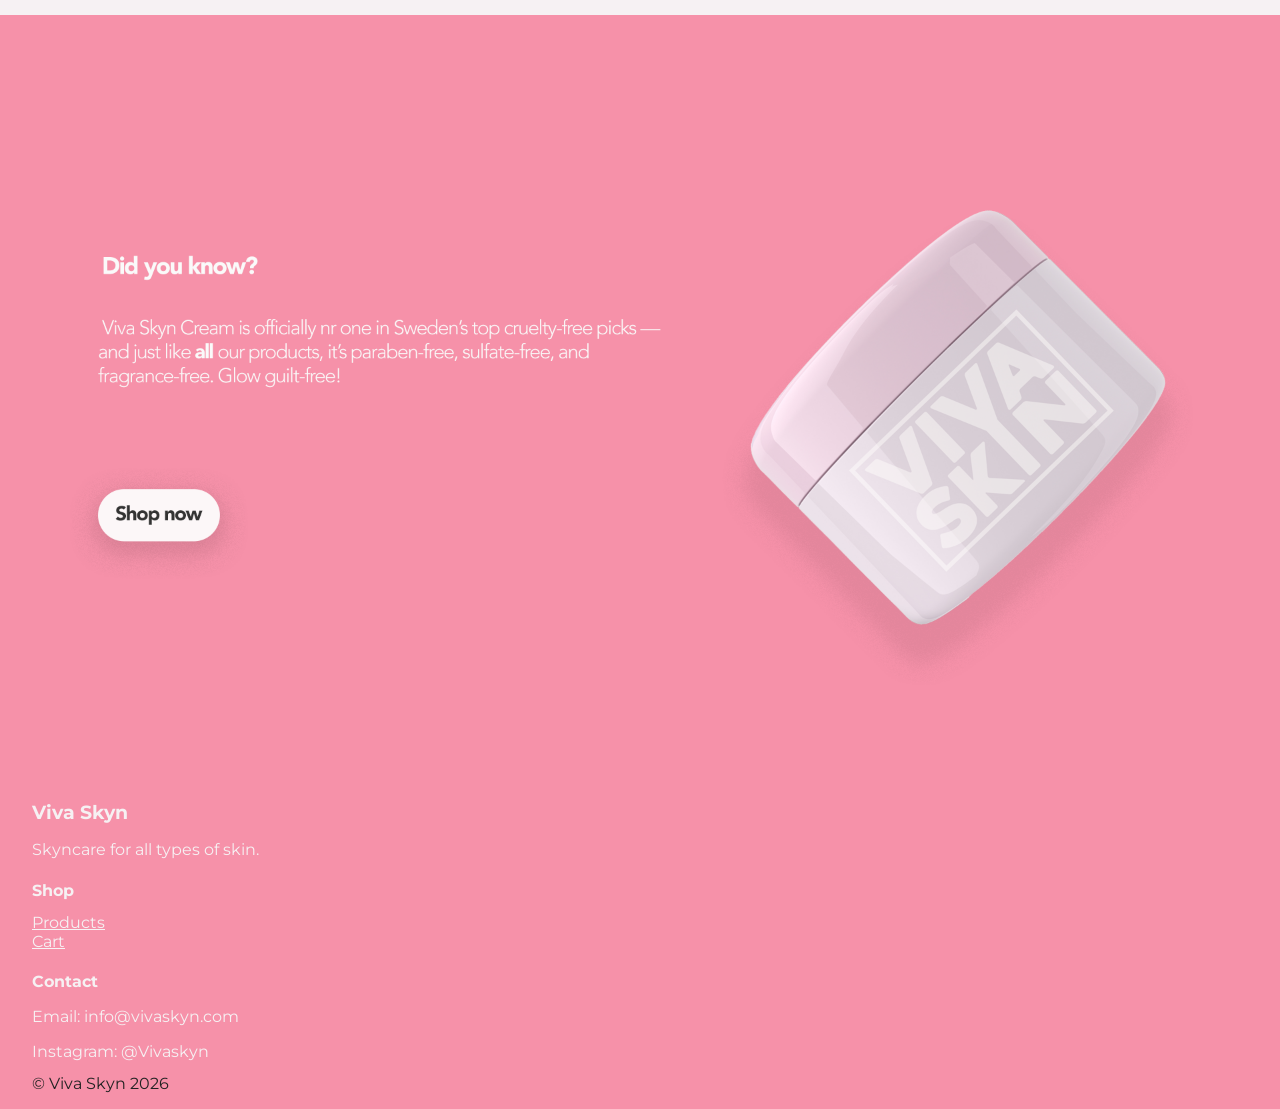
==== commit 6705c848: "uppdaterad java, fungerar fortfarande inte" ====
--- a/index.html
+++ b/index.html
@@ -14,7 +14,7 @@
       rel="stylesheet"
     />
   </head>
-  <body>
+  <body class="showCart">
     <header class="container">
       <nav class="nav">
         <a href="index.html" class="logo">
@@ -24,12 +24,16 @@
         <ul class="nav-links">
           <li><a href="index.html"> Home</a></li>
           <li><a href="products.html">Products</a></li>
-          <li>
-            <a href="cart.html"
-              ><caption></caption>
-              Cart</a
-            >
+
+          <li class="cart-icon">
+            <a href="cart.html">
+            <svg class="w-[24px] h-[24px] text-gray-800 dark:text-white" aria-hidden="true" xmlns="http://www.w3.org/2000/svg" width="24" height="24" fill="none" viewBox="0 0 24 24">
+  <path stroke="currentColor" stroke-linecap="round" stroke-linejoin="round" stroke-width="2" d="M5 4h1.5L9 16m0 0h8m-8 0a2 2 0 1 0 0 4 2 2 0 0 0 0-4Zm8 0a2 2 0 1 0 0 4 2 2 0 0 0 0-4Zm-8.5-3h9.25L19 7H7.312"/>
+</svg>
+ <span id="cart-count">0</span>
+            </a>
           </li>
+
         </ul>
       </nav>
     </header>
--- a/css/main.css
+++ b/css/main.css
@@ -1,3 +1,4 @@
+/*The over style*/
 :root {
   --bg-main: #f6f1f3;
   --bg-soft: #fcf7f8;
@@ -11,6 +12,12 @@
   box-sizing: border-box;
 }
 
+html,
+body {
+  margin: 0;
+  padding: 0,
+}
+
 body {
   margin: 0;
   font-family: "Montserrat", sans-serif;
@@ -18,6 +25,8 @@
   color: var(--text-main);
 }
 
+
+/*Typography*/
 h1,
 h2 {
   text-align: center;
@@ -50,6 +59,7 @@
   max-width: 1200px;
   margin: 0 auto;
   padding: 0 2rem;
+  transition: transform .5s;
 }
 
 header {
@@ -60,6 +70,7 @@
   z-index: 10;
 }
 
+/*Navigationen*/
 .header nav {
   display: flex;
   padding: 15px;
@@ -106,12 +117,11 @@
   margin-bottom: 3rem;
 }
 
-/*KANSKE TA BORTTTTTTTTTTTTTTT????????????*/
 .hero h1 {
   font-size: 2.2rem;
   font-weight: 400;
+  letter-spacing: 0.3px;
   color: var(--text-main);
-  letter-spacing: 0.3px;
   margin-bottom: 1rem;
 }
 
@@ -191,12 +201,181 @@
   background-color: var(--accent-hover);
 }
 
-/*Slide funktion*/
+.small-btn {
+  background: transparent;
+  border: 1px solid var(--accent);
+  color: var(--accent);
+  padding: 8px 16px;
+  border-radius: 30px;
+  font-weight: 500;
+  cursor: pointer;
+  transition: all 0.3s ease;
+}
+
+.small-btn:hover {
+  background: var(--accent);
+  color: white;
+}
+
+/*Image grids och sliders*/
+.image-row,
+.aloe-images,
+.extra-images {
+  display: grid;
+  grid-template-columns: repeat(3, 1fr);
+  gap: 1.5rem;
+  margin: 2rem 0;
+}
+
+.image-row img,
+.aloe-images img,
+.extra-images img {
+  width: 100%;
+  border-radius: 10px;
+  transform: transform 0.2s ease;
+}
+
+.image-row img:hover,
+.aloe-images img:hover,
+.extra-images img:hover {
+  transform: translateY(-5px)
+}
+
 .image-row-slider {
   position: relative;
   overflow: hidden;
-  max-width: none; /* kan ändras */
   margin: 2rem auto;
+}
+
+/*Product page*/
+.product-page {
+  display: flex;
+  flex-direction: column;
+  gap: 2rem;
+}
+
+.product-details {
+  display: flex;
+  flex-wrap: wrap;
+  gap: 2rem;
+  justify-ccontent: center;
+}
+
+.product-images {
+  flex: 1;
+  display: flex;
+  flex-direction: column;
+  gap: 1rem;
+}
+
+.product-images img {
+  width: 100%;
+  border-radius: 12px;
+}
+
+.product-info h1 {
+  font-size: 2rem;
+}
+
+.product-info .price {
+  font-size: 1.5rem;
+}
+
+.product-info .description {
+  line-height: 1.5;
+  color: var(--text-muted);
+}
+
+/*Related products*/
+.related-products {
+  margin-top: 80px;
+  padding: 60px 0;
+  text-align: center;
+}
+
+.related-grid {
+  display: grid;
+  grid-template-columns: repeat(auto-fit, minmax(220px, 1fr));
+  gap: 40px;
+}
+
+.related-card {
+  background: var(--bg-soft);
+  padding: 20px;
+  border-radius: 16px;
+  transition: transform 0.3s ease, box-shahow 0.3s ease;
+}
+
+.related-card:hover {
+  transform: translateY(-8px);
+}
+
+/*Footer*/
+.footer {
+  background: var(--accent);
+  padding: 3rem 2rem 1rem;
+  margin-top: 0rem;
+}
+
+.footer-container {
+  max-width: 1200px;
+  margin: auto;
+  display: grid;
+  grid-template-columns: repeat(auto-fit, minmax(220px, 1fr));
+  gap: 2rem;
+}
+
+.footer-section h3,
+.footer-section h4,
+.footer-section p,
+.footer-section a {
+  margin-bottom: 0.8rem;
+  color: var(--bg-main);
+}
+
+.footer-section p,
+.footer-section a {
+  font-family: 0.95rem;
+}
+
+.footer-section a:hover {
+  color: var(--text-muted);
+}
+
+.footer-section ul {
+  list-style: none;
+  padding: 0;
+  margin: 0;
+}
+
+.footer-bottem {
+  text-align: center;
+  margin-top: 2rem;
+  font-size: 0.85rem;
+  color: var(--bg-main);
+}
+
+
+/*Responsive*/
+
+@media (min-widhth: 768px) {
+  .product-page {
+    flex-direction: row;
+    gap: 3rem;
+  }
+}
+
+@media (max-width: 768px) {
+  .product-grid {
+    grid-template-columns: 1fr;
+  }
+}
+
+@media (max-width: 480px) {
+  .image-row {
+    grid-template-columns: 1fr;
+    gap: 1rem;
+  }
 }
 
 .image-row {
@@ -514,215 +693,9 @@
 }
 
 /*FOOTER*/
-.footer {
-  background: var(--accent);
-  padding: 3rem 2rem 1rem;
-  margin-top: 0rem;
-}
-
-.footer-container {
-  max-width: 1200px;
-  margin: auto;
-  display: grid;
-  grid-template-columns: repeat(auto-fit, minmax(220px, 1fr));
-  gap: 2rem;
-}
-
-.footer-section h3,
-.footer-section h4 {
-  margin-bottom: 0.8rem;
-  color: var(--bg-main);
-}
-
-.footer-section p,
-.footer-section a {
-  color: var(--bg-main);
-  font-family: 0.95rem;
-}
-
-.footer-section a:hover {
-  color: var(--text-muted);
-}
-
-.footer-section ul {
-  list-style: none;
-  padding: 0;
-  margin: 0;
-}
-
-.footer-bottem {
-  text-align: center;
-  margin-top: 2rem;
-  font-size: 0.85rem;
-  color: var(--bg-main);
-}
-
-<!doctype
-  html
-  > <html
-  lang="en"
-  > <head
-  > <meta
-  charset="UTF-8"
-  > <meta
-  name="viewport"
-  content="width=device-width, initial-scale=1.0"
-  > <title
-  > Checkout
-  -
-  Viva
-  Skyn</title
-  > <link
-  rel="stylesheet"
-  href="css/main.css"
-  > </head
-  > <body
-  > <header
-  class="container"
-  > <nav
-  class="nav"
-  > <a
-  href="index.html"
-  class="logo"
-  > <img
-  src="img/vivaskinnlogobakgrund.jpg"
-  alt="Logo"
-  > </a
-  > <ul
-  class="nav-links"
-  > <li
-  > <a
-  href="index.html"
-  > Home</a
-  > </li
-  > <li
-  > <a
-  href="products.html"
-  > Products</a
-  > </li
-  > <li
-  > <a
-  href="cart.html"
-  > Cart</a
-  > </li
-  > </ul
-  > </nav
-  > </header
-  > <main
-  class="container checkout-page"
-  > <h1
-  > Checkout</h1
-  > <div
-  class="checkout-layout"
-  > <!--
-  Customer
-  Form
-  --
-  > <section
-  class="checkout-form"
-  > <h2
-  > Shipping
-  Information</h2
-  > <form
-  > <input
-  type="text"
-  placeholder="Full Name"
-  required
-  > <input
-  type="email"
-  placeholder="Email Address"
-  required
-  > <input
-  type="text"
-  placeholder="Address"
-  required
-  > <input
-  type="text"
-  placeholder="City"
-  required
-  > <input
-  type="text"
-  placeholder="Postal Code"
-  required
-  > <h2
-  > Payment</h2
-  > <input
-  type="text"
-  placeholder="Card Number"
-  required
-  > <input
-  type="text"
-  placeholder="MM/YY"
-  required
-  > <input
-  type="text"
-  placeholder="CVC"
-  required
-  > <button
-  type="submit"
-  > Complete
-  Purchase</button
-  > </form
-  > </section
-  > <!--
-  Order
-  Summary
-  --
-  > <section
-  class="checkout-summary"
-  > <h2
-  > Your
-  Order</h2
-  > <div
-  class="summary-item"
-  > <span
-  > Viva
-  Cream</span
-  > <span
-  > 99
-  SEK</span
-  > </div
-  > <div
-  class="summary-item"
-  > <span
-  > Skyncredible
-  Drops</span
-  > <span
-  > 249
-  SEK</span
-  > </div
-  > <hr
-  > <div
-  class="summary-total"
-  > <strong
-  > Total</strong
-  > <strong
-  > 348
-  SEK</strong
-  > </div
-  > </section
-  > </div
-  > </main
-  > <footer
-  class="footer"
-  > <div
-  class="footer-section"
-  > <h3
-  > Viva
-  Skyn</h3
-  > <p
-  > Skincare
-  for
-  all
-  types
-  of
-  skin.</p
-  > </div
-  > </footer
-  > </body
-  > </html
-  > .cart-page
-  h1,
+
+
+h1,
 .checkout-page h1 {
   text-align: center;
   margin: 2rem 0;
@@ -799,3 +772,77 @@
 .product-filters button:hover {
   background-color: var(--accent);
 }
+*/
+
+
+.cartTab {
+  width: 400px;
+  background-color: var(--accent);
+  color: var(--bg-main);
+  position: fixed;
+  inset: 0 -400px 0 auto;
+  display: grid;
+  grid-template-rows: 70px 1fr 70px;
+  transition: .5s;
+}
+
+body.showCart .cartTab {
+  inset: 0 0 0 auto;
+}
+
+body.showCart .cartTab .container{
+  transform: translateX(-250px);
+}
+
+.cartTab h1{
+  padding: 20px;
+  margin: 0;
+  font-weight: 300;
+}
+
+.cartTab .btn{
+  display: grid;
+  grid-template-columns: repeat(2, 1fr);
+}
+
+.cartTab .btn button{
+  background-color: #ddd;
+  border: none;
+  font-weight: 600;
+  cursor: pointer;
+}
+
+.cartTab .btn .close {
+  background-color: #eee;
+}
+
+.cartTab .listCart .item img{
+  width: 100%;
+}
+
+.cartTab .listCart .item{
+  display: grid;
+  grid-template-columns: 70px 150px 50px 1fr;
+  gap: 10 px;
+  text-align: center;
+  align-items: center;
+}
+
+.listCart .quantity span{
+  display: inline-block;
+  width: 25px;
+  height: 25px;
+  background-color: #eee;
+  color: #333;
+  border-radius: 50%;
+  cursor: pointer;
+}
+
+.listCart .quantity span;:nth-child(2){
+  background-color: transparent;
+  color: #eee;
+}
+
+.listCart .item:nth-child(even){
+  background-color: var(--bg-soft);
+}
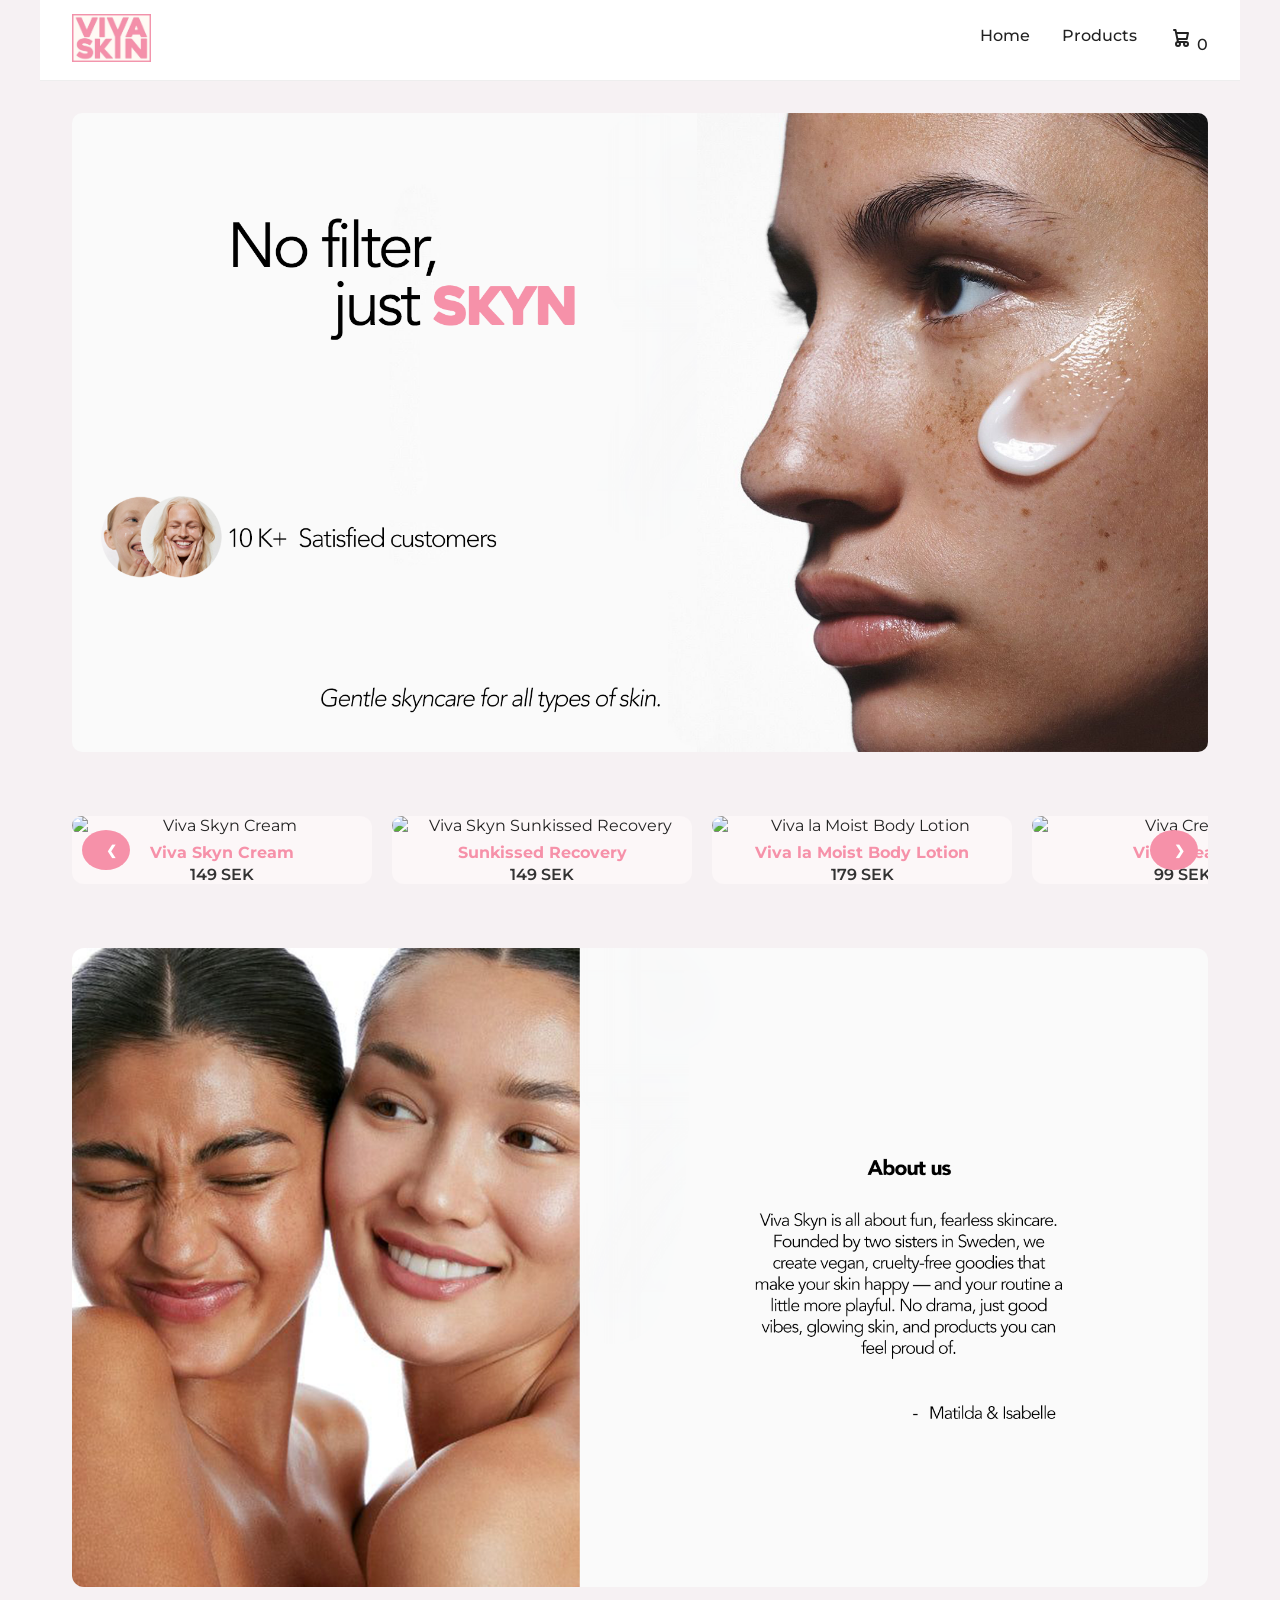
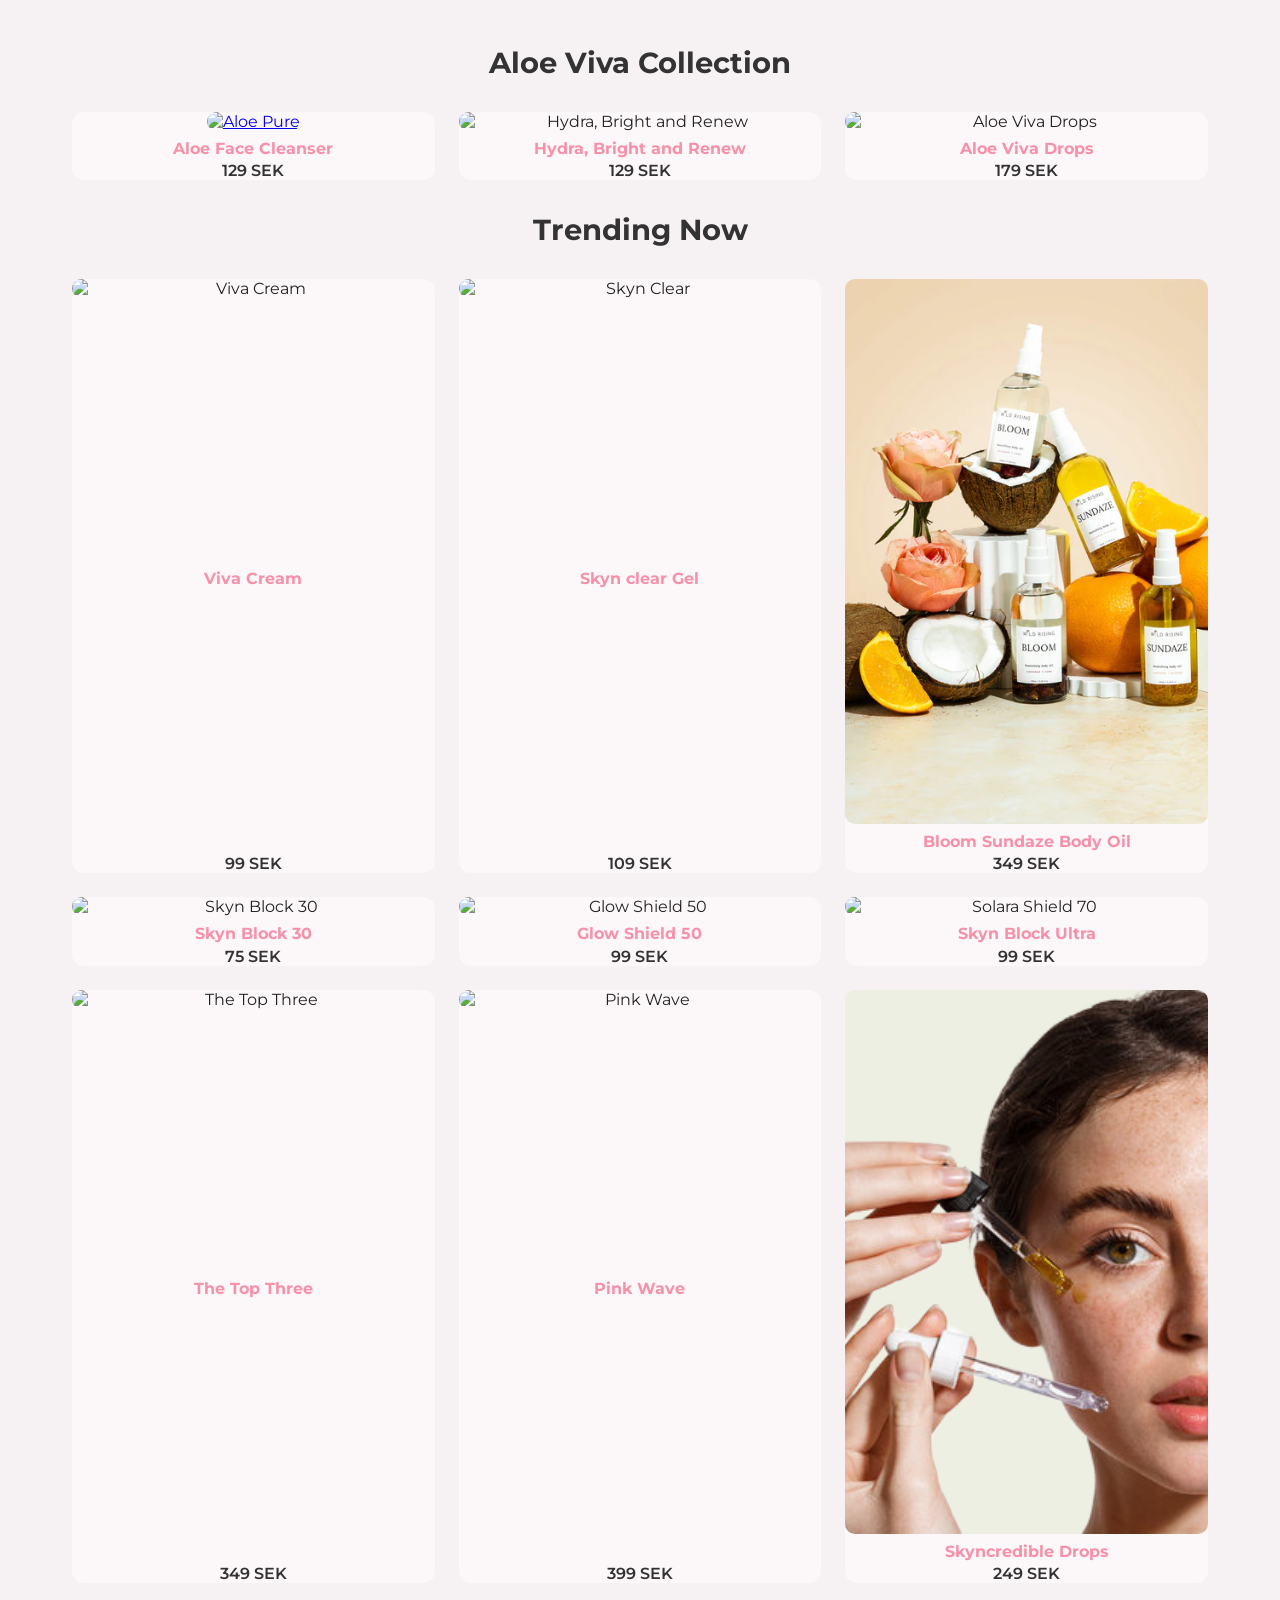
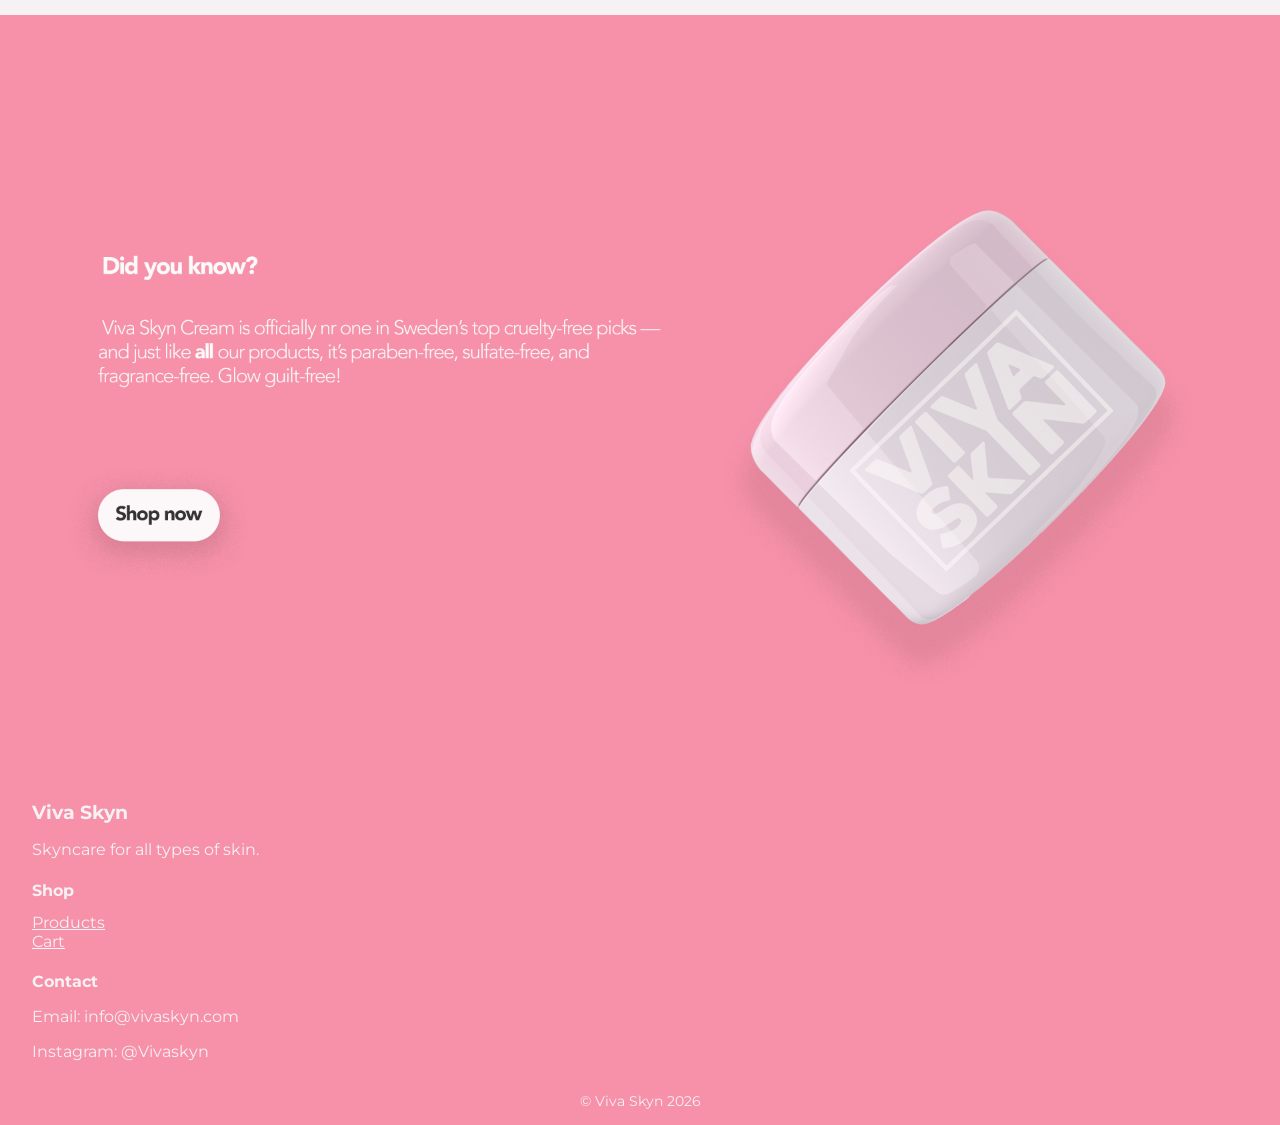
==== commit 2915041b: "Fungerande cart" ====
--- a/index.html
+++ b/index.html
@@ -6,6 +6,7 @@
     <title>Viva Skyn - Products</title>
     <link rel="stylesheet" href="css/main.css" />
     <link />
+   <script src="js/script.js" defer></script>
 
     <link rel="preconnect" href="https://fonts.googleapis.com" />
     <link rel="preconnect" href="https://fonts.gstatic.com" crossorigin />
@@ -65,6 +66,15 @@
             />
             <h3>Viva la Moist Body Lotion</h3>
             <p class="price">179 SEK</p>
+          </div>
+
+          <div class="product-card">
+            <img 
+            src="img/1krämviva.png"
+            alt="Viva Cream"
+            />
+            <h3>Viva Cream</h3>
+            <p class="price">99 SEK</p>
           </div>
         </div>
         <button class="next">&#10095;</button>
--- a/css/main.css
+++ b/css/main.css
@@ -15,7 +15,7 @@
 html,
 body {
   margin: 0;
-  padding: 0,
+  padding: 0;
 }
 
 body {
@@ -24,7 +24,6 @@
   background-color: var(--bg-main);
   color: var(--text-main);
 }
-
 
 /*Typography*/
 h1,
@@ -59,7 +58,7 @@
   max-width: 1200px;
   margin: 0 auto;
   padding: 0 2rem;
-  transition: transform .5s;
+  transition: transform 0.5s;
 }
 
 header {
@@ -238,7 +237,7 @@
 .image-row img:hover,
 .aloe-images img:hover,
 .extra-images img:hover {
-  transform: translateY(-5px)
+  transform: translateY(-5px);
 }
 
 .image-row-slider {
@@ -258,7 +257,7 @@
   display: flex;
   flex-wrap: wrap;
   gap: 2rem;
-  justify-ccontent: center;
+  justify-content: center;
 }
 
 .product-images {
@@ -303,7 +302,9 @@
   background: var(--bg-soft);
   padding: 20px;
   border-radius: 16px;
-  transition: transform 0.3s ease, box-shahow 0.3s ease;
+  transition:
+    transform 0.3s ease,
+    box-shahow 0.3s ease;
 }
 
 .related-card:hover {
@@ -348,17 +349,16 @@
   margin: 0;
 }
 
-.footer-bottem {
+.footer-bottom {
   text-align: center;
   margin-top: 2rem;
   font-size: 0.85rem;
   color: var(--bg-main);
 }
 
-
 /*Responsive*/
 
-@media (min-widhth: 768px) {
+@media (min-width: 768px) {
   .product-page {
     flex-direction: row;
     gap: 3rem;
@@ -379,20 +379,30 @@
 }
 
 .image-row {
-  display: grid;
+  display: flex;
+  overflow: auto;
+  scroll-behavior: smooth;
   grid-template-columns: repeat(auto-fit, minmax(280px, 1fr));
-  gap: 1.5rem;
+  gap: 20px;
+  margin: 2rem 0;
+}
+
+.image-row::-webkit-scrollbar {
+  display: none;
+}
+
+.image-row .product-card {
+  flex: 0 0 300px; /* varje kort tar 300px */
 }
 
 .image-row img {
   width: 100%;
   height: auto;
-  gap: 1.5rem;
-}
-
-.image-row .product-card {
-  flex: 0 0 400px; /* varje kort tar 300px */
-  margin-right: 15px;
+}
+
+.image-row-slider {
+  position: relative;
+  overflow: auto;
 }
 
 .image-row-slider button.prev,
@@ -427,7 +437,6 @@
   border-radius: 10px;
 }
 
-.image-row,
 .aloe-images,
 .extra-images {
   display: grid;
@@ -694,7 +703,6 @@
 
 /*FOOTER*/
 
-
 h1,
 .checkout-page h1 {
   text-align: center;
@@ -772,9 +780,6 @@
 .product-filters button:hover {
   background-color: var(--accent);
 }
-*/
-
-
 .cartTab {
   width: 400px;
   background-color: var(--accent);
@@ -783,29 +788,31 @@
   inset: 0 -400px 0 auto;
   display: grid;
   grid-template-rows: 70px 1fr 70px;
-  transition: .5s;
+  transition: 0.5s;
+  box-shadow: -10px 0 40px rgba(0, 0, 0, 0.08);
+  border-left: 1px solied #eee;
 }
 
 body.showCart .cartTab {
   inset: 0 0 0 auto;
 }
 
-body.showCart .cartTab .container{
+body.showCart .cartTab .container {
   transform: translateX(-250px);
 }
 
-.cartTab h1{
+.cartTab h1 {
   padding: 20px;
   margin: 0;
   font-weight: 300;
 }
 
-.cartTab .btn{
+.cartTab .btn {
   display: grid;
   grid-template-columns: repeat(2, 1fr);
 }
 
-.cartTab .btn button{
+.cartTab .btn button {
   background-color: #ddd;
   border: none;
   font-weight: 600;
@@ -816,11 +823,11 @@
   background-color: #eee;
 }
 
-.cartTab .listCart .item img{
-  width: 100%;
-}
-
-.cartTab .listCart .item{
+.cartTab .listCart .item img {
+  width: 100%;
+}
+
+.cartTab .listCart .item {
   display: grid;
   grid-template-columns: 70px 150px 50px 1fr;
   gap: 10 px;
@@ -828,7 +835,7 @@
   align-items: center;
 }
 
-.listCart .quantity span{
+.listCart .quantity span {
   display: inline-block;
   width: 25px;
   height: 25px;
@@ -838,11 +845,23 @@
   cursor: pointer;
 }
 
-.listCart .quantity span;:nth-child(2){
+.listCart .quantity span:nth-child(2) {
   background-color: transparent;
   color: #eee;
 }
 
-.listCart .item:nth-child(even){
+.listCart .item:nth-child(even) {
   background-color: var(--bg-soft);
-}+}
+
+.product-card-cream {
+  text-decoration: none;
+  text-align: center;
+}
+
+.product-grid {
+  display: grid;
+  grid-template-columns: repeat(3, 1fr);
+  gap: 1.5rem;
+  margin: 2rem 0;
+}
